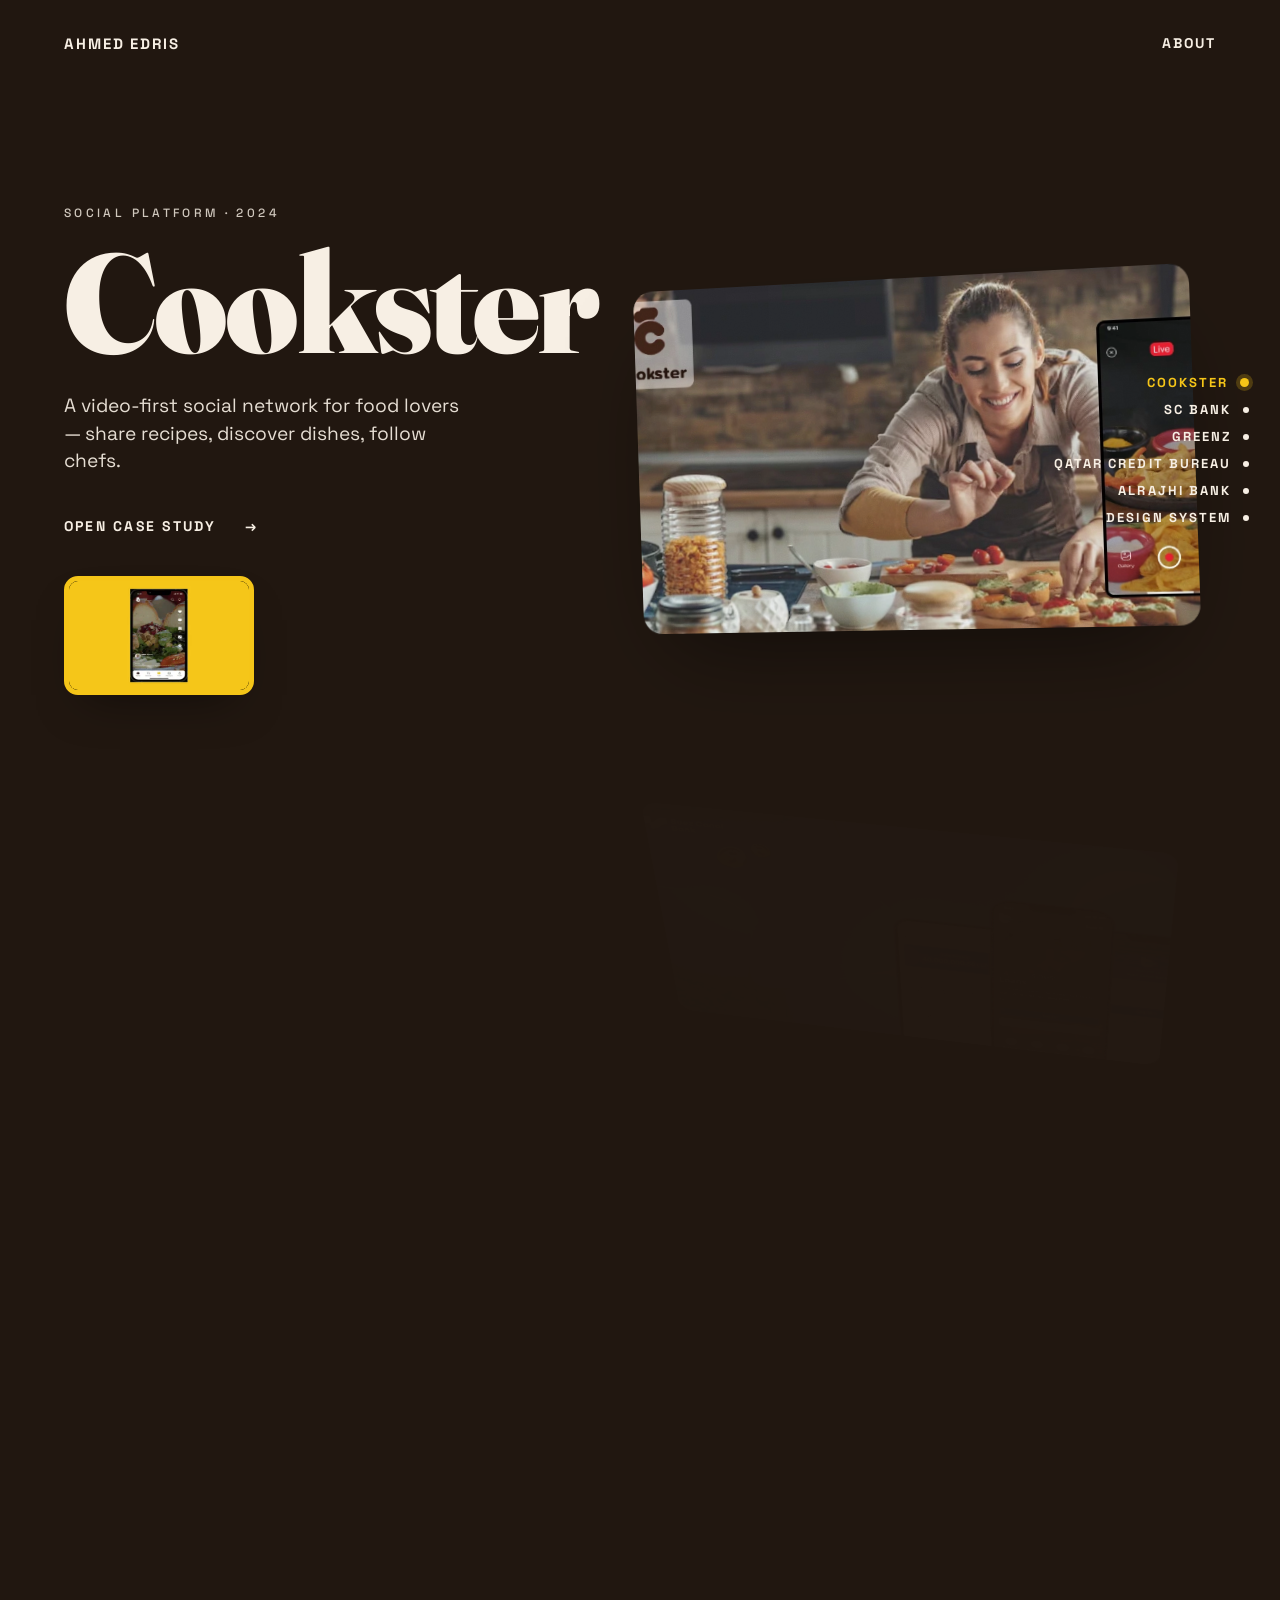
==== index.html @ 311c9756 "Open case studies from preview images Visitors click the big preview image, not just the text link, " ====
<!DOCTYPE html>
<html lang="en">
<head>
  <meta charset="UTF-8">
  <meta name="viewport" content="width=device-width, initial-scale=1">

  <!--
    ==========================================================
    PAGE INFO  (edit the text between the quotes to suit you)
    ==========================================================
    These lines control the browser tab title and how the site
    looks when shared on social media or found in a search.
  -->
  <title>Ahmed Edris — Interactive Designer</title>
  <meta name="description" content="Portfolio of Ahmed Edris, an interactive product designer crafting calm, human-centred digital experiences.">
  <meta name="author" content="Ahmed Edris">
  <meta name="theme-color" content="#211710">
  <meta name="color-scheme" content="dark">
  <link rel="canonical" href="https://ahmededris.com/">

  <!-- Social sharing preview (Open Graph + Twitter).
       The image URL has to be absolute: Facebook, LinkedIn, WhatsApp and X
       all fetch it from their own servers, where a relative path means
       nothing. If the site ever moves to another domain, update the three
       URLs here, the one in <link rel="canonical"> above, and the two in
       robots.txt / sitemap.xml. -->
  <meta property="og:type" content="website">
  <meta property="og:site_name" content="Ahmed Edris">
  <meta property="og:title" content="Ahmed Edris — Interactive Designer">
  <meta property="og:description" content="Portfolio of Ahmed Edris, an interactive product designer.">
  <meta property="og:url" content="https://ahmededris.com/">
  <meta property="og:image" content="https://ahmededris.com/images/social-preview.png">
  <meta property="og:image:width" content="1200">
  <meta property="og:image:height" content="630">
  <meta property="og:image:alt" content="Ahmed Edris — Interactive Designer">
  <meta name="twitter:card" content="summary_large_image">
  <meta name="twitter:image" content="https://ahmededris.com/images/social-preview.png">

  <!-- Small icon shown in the browser tab, and on an iPhone home screen -->
  <link rel="icon" href="pika.svg" type="image/svg+xml">
  <link rel="apple-touch-icon" href="images/apple-touch-icon.png">

  <!-- Fonts. The stylesheet is fetched without blocking the first paint:
       the browser draws the text in a system font straight away and swaps
       in Fraunces / Space Grotesk the moment they arrive. -->
  <link rel="preconnect" href="https://fonts.googleapis.com">
  <link rel="preconnect" href="https://fonts.gstatic.com" crossorigin>
  <link rel="preload" as="style" href="https://fonts.googleapis.com/css2?family=Fraunces:opsz,wght@9..144,600;9..144,700;9..144,900&family=Space+Grotesk:wght@400;500;700&display=swap">
  <link rel="stylesheet" media="print" onload="this.media='all';this.onload=null" href="https://fonts.googleapis.com/css2?family=Fraunces:opsz,wght@9..144,600;9..144,700;9..144,900&family=Space+Grotesk:wght@400;500;700&display=swap">
  <noscript><link rel="stylesheet" href="https://fonts.googleapis.com/css2?family=Fraunces:opsz,wght@9..144,600;9..144,700;9..144,900&family=Space+Grotesk:wght@400;500;700&display=swap"></noscript>

  <!-- The first project's cover is the biggest thing on the opening screen.
       JavaScript applies it as a background, which the browser cannot see
       until the scripts have run, so it is announced here instead.
       If you reorder the projects in data/projects.js, point this at the new
       first project's "img". Getting it wrong costs one wasted download —
       it will not break anything. -->
  <link rel="preload" as="image" href="images/cookster-cover.webp" fetchpriority="high">

  <!-- Google Analytics (GA4). "async" lets the page draw first; the tag
       downloads in the background. To switch analytics off, delete this
       block. The ID below belongs to the "Portfolio" property. -->
  <script async src="https://www.googletagmanager.com/gtag/js?id=G-38SJ5MJGJL"></script>
  <script>
    window.dataLayer = window.dataLayer || [];
    function gtag(){dataLayer.push(arguments);}
    gtag('js', new Date());
    gtag('config', 'G-38SJ5MJGJL');
  </script>

  <!-- Microsoft Clarity: session recordings and heatmaps. Loads async, like
       the tag above. Typed text is masked by default, so passwords entered
       on locked case studies are never recorded. Delete to switch it off. -->
  <script>
    (function(c,l,a,r,i,t,y){
      c[a]=c[a]||function(){(c[a].q=c[a].q||[]).push(arguments)};
      t=l.createElement(r);t.async=1;t.src="https://www.clarity.ms/tag/"+i;
      y=l.getElementsByTagName(r)[0];y.parentNode.insertBefore(t,y);
    })(window, document, "clarity", "script", "z8bl211j9w");
  </script>

  <!-- The look of the site lives in this file -->
  <link rel="stylesheet" href="css/styles.css?v=13">
  <noscript>
    <!-- Without JavaScript nothing ever lifts the opening overlay, which
         would leave a dark screen covering the message at the foot of the
         page. Hide it so that message shows through. -->
    <style>#intro{display:none}</style>
  </noscript>

  <!--
    Structured data. This tells Google, LinkedIn and Bing who the site
    belongs to, rather than leaving them to guess from the page text. It is
    what lets a search for the name show the right role, photo and links.

    It repeats a few facts from data/projects.js on purpose: search engines
    read this from the raw HTML, before any JavaScript runs. If the name,
    role, location, employer or social links change, change them here too.
    Validate any edit at https://validator.schema.org
  -->
  <script type="application/ld+json">
  {
    "@context": "https://schema.org",
    "@type": "ProfilePage",
    "mainEntity": {
      "@type": "Person",
      "name": "Ahmed Edris",
      "jobTitle": "Senior Product Designer",
      "description": "Interactive product designer working on banking, telecom and government products.",
      "url": "https://ahmededris.com/",
      "image": "https://ahmededris.com/images/social-preview.png",
      "email": "mailto:ahemdharvoc@gmail.com",
      "address": {
        "@type": "PostalAddress",
        "addressLocality": "Riyadh",
        "addressCountry": "SA"
      },
      "worksFor": { "@type": "Organization", "name": "Tahakom" },
      "knowsAbout": [
        "Product design",
        "Interaction design",
        "UX research",
        "Design systems",
        "Prototyping",
        "Usability testing",
        "Information architecture",
        "Accessibility"
      ],
      "sameAs": [
        "https://www.linkedin.com/in/ahmed-edris1/",
        "https://www.behance.net/ahmededris1",
        "https://github.com/ahmededris1"
      ]
    }
  }
  </script>
</head>
<body>

  <!-- Lets keyboard users jump straight to the content -->
  <a class="skip-link" href="#reel">Skip to content</a>

  <!-- Opening animation. It hides itself automatically.
       The name is spelled out here, one letter per span, rather than being
       built by JavaScript: it is the first thing painted, so leaving it to a
       script means the visitor stares at an empty dark screen until the
       scripts have downloaded and run. If you change the name in
       data/projects.js, the script below corrects this on load — but update
       it here too, so the right name paints straight away. -->
  <div id="intro" aria-hidden="true"><div class="mark" id="introMark"><span>A</span><span>h</span><span>m</span><span>e</span><span>d</span><span>&nbsp;</span><span>E</span><span>d</span><span>r</span><span>i</span><span>s</span></div></div>

  <!-- Top bar: logo on the left, About link on the right.
       The inner wrapper keeps the logo and nav lined up with the page
       content on very wide screens. -->
  <header>
    <div class="header-inner">
      <a class="logo" id="logo" href="#reel" aria-label="Ahmed Edris, back to top"></a>
      <nav class="site-nav" aria-label="Primary">
        <button class="navlink" id="aboutLink" type="button">About</button>
      </nav>
    </div>
  </header>

  <!-- Page heading for screen readers and search engines (kept off-screen) -->
  <h1 class="visually-hidden">Ahmed Edris — Interactive Designer portfolio</h1>

  <!-- The project screens are added here automatically from data/projects.js -->
  <main id="reel" tabindex="-1"></main>

  <!-- Dots down the right edge that jump to each project -->
  <nav id="dots" aria-label="Project navigation"></nav>

  <!-- Full-screen case study. It stays hidden until a project is opened. -->
  <div id="case" role="dialog" aria-modal="true" aria-labelledby="csTitle" inert>
    <!-- Two ways out: "Back home" on the left, the round close button on the right -->
    <button class="cs-home" id="caseHome" type="button"><span aria-hidden="true">&larr;</span> Back home</button>
    <button class="cs-close" id="caseClose" type="button" aria-label="Close case study" title="Close (Esc)">
      <svg viewBox="0 0 24 24" fill="none" stroke="currentColor" stroke-width="2.5" aria-hidden="true">
        <path d="M6 6l12 12M18 6L6 18"/>
      </svg>
    </button>

    <div class="cs-hero">
      <h2 class="cs-title" id="csTitle"></h2>
      <div class="cs-figure"><div class="art" id="csArt" aria-hidden="true"></div></div>
      <button class="cs-scroll" id="csScroll" type="button" aria-label="Scroll to project details">
        <svg width="16" height="16" viewBox="0 0 24 24" fill="none" stroke="currentColor" stroke-width="2.5" aria-hidden="true"><path d="M12 5v14M5 12l7 7 7-7"/></svg>
      </button>
    </div>

    <div class="cs-body">
      <div class="cs-meta" id="csMeta"></div>

      <!-- Rich, per-project long-scroll case study (filled from data/projects.js) -->
      <div id="csStory"></div>

      <!-- Simple fallback for projects that have no "story" array -->
      <div id="csDefault">
        <h3>Overview</h3>
        <p id="csOverview"></p>
        <h3>The work</h3>
        <p id="csWork"></p>
      </div>

      <!-- Previous / Next project navigation (shown on every project) -->
      <div id="csNav"></div>
    </div>
  </div>

  <!-- Full-screen About page. Opens from the "About" nav link and stays hidden
       until then. Its contents — including the "Back" button that closes it —
       are built by js/main.js from the `about` block in data/projects.js. -->
  <div id="about" role="dialog" aria-modal="true" aria-labelledby="aboutTitle" inert>
    <div id="aboutBody"></div>
  </div>

  <!-- Shown only if JavaScript is turned off -->
  <noscript>
    <div class="noscript">
      <h2>Ahmed Edris — Interactive Designer</h2>
      <p>This portfolio needs JavaScript enabled to show its interactive reel.</p>
      <p>You can still reach me at <a href="mailto:ahemdharvoc@gmail.com">ahemdharvoc@gmail.com</a>.</p>
    </div>
  </noscript>

  <!--
    Scripts load in this order:
    1) projects.js  = your content (safe to edit)
    2) main.js      = the behaviour (no need to edit)
  -->
  <script defer src="data/projects.js?v=15"></script>
  <script defer src="js/main.js?v=13"></script>
</body>
</html>
---- css/styles.css ----
/* ============================================================
   Ahmed Edris — Portfolio styles
   ------------------------------------------------------------
   Sections in this file:
     1.  Design tokens (colours + timing)
     2.  Base and reset
     3.  Helpers (skip link, off-screen text, focus ring)
     4.  Header, logo and navigation
     5.  Project reel and slides
     6.  Floating background artwork (desktop)
     7.  Thumbnail button
     8.  Dot navigation
     9.  Case study overlay
     10. Rich case study (long-scroll story)
     11. About page
     12. Intro loader
     13. Reel responsive tweaks
     14. Reduced-motion fallback

   The colours change per project from JavaScript, so most rules
   below use the variables defined in section 1.

   Breakpoints — only these three widths are used anywhere in the
   file, and each media query sits next to the rules it changes:
     max-width: 640px   phones      (drop to one column)
     max-width: 760px   small tablets
     max-width: 860px   the point where the floating desktop reel
                        is swapped for the inline hero image
   ============================================================ */

/* ---------- 1. Design tokens ---------- */
:root{
  --bg:#1c3a52;      /* page background */
  --fg:#f4f1ea;      /* text colour */
  --accent:#4da3ff;  /* highlight colour */
  --ui:600ms cubic-bezier(.6,.01,.15,1); /* shared animation timing */
}

/* ---------- 2. Base and reset ---------- */
*{margin:0;padding:0;box-sizing:border-box}
html{
  scroll-behavior:auto;
  /* Reserve space for the scrollbar so opening a case study
     does not shift the layout sideways. */
  scrollbar-gutter:stable;
}
body{
  font-family:"Space Grotesk",system-ui,sans-serif;
  background:var(--bg);
  color:var(--fg);
  overflow-x:hidden;
  transition:background-color 700ms cubic-bezier(.6,.01,.15,1),color 700ms cubic-bezier(.6,.01,.15,1);
  -webkit-font-smoothing:antialiased;
}
a{color:inherit;text-decoration:none}
button{font:inherit}
::selection{background:var(--accent);color:#fff}

/* ---------- 3. Helpers ---------- */

/* Visible outline for people navigating with a keyboard */
:where(a,button,[tabindex]):focus-visible{
  outline:3px solid currentColor;
  outline-offset:3px;
  border-radius:3px;
}

/* Text that only screen readers should read */
.visually-hidden{
  position:absolute !important;
  width:1px;height:1px;
  padding:0;margin:-1px;
  overflow:hidden;
  clip:rect(0 0 0 0);clip-path:inset(50%);
  white-space:nowrap;border:0;
}

/* "Skip to content" link, hidden until focused */
.skip-link{
  position:fixed;top:12px;left:12px;z-index:200;
  background:var(--fg);color:var(--bg);
  padding:12px 18px;border-radius:8px;
  font-weight:700;letter-spacing:.04em;
  transform:translateY(-160%);
  transition:transform var(--ui);
}
.skip-link:focus{transform:none}

/* Message shown when JavaScript is off */
.noscript{
  max-width:640px;margin:0 auto;padding:120px 24px;text-align:center;
}
.noscript h2{font-family:"Fraunces",serif;font-size:32px;margin-bottom:16px}
.noscript p{font-size:18px;line-height:1.5;margin-bottom:12px;opacity:.85}
.noscript a{border-bottom:2px solid currentColor}

/* ---------- 4. Header, logo and navigation ---------- */
header{
  position:fixed;inset:0 0 auto 0;z-index:60;
  padding:34px clamp(24px,5vw,64px);
  pointer-events:none; /* let clicks pass through the empty gaps */
}
.header-inner{
  max-width:1500px;margin:0 auto; /* line the logo/nav up with the content */
  display:flex;justify-content:space-between;align-items:center;
}
.logo,.site-nav{pointer-events:auto}
/* Hide the header while a case study is open OR animating closed,
   so the nav never overlaps the close button during the transition */
body.case-open header,
body.case-closing header{opacity:0;pointer-events:none;transition:opacity 250ms}

.logo{
  display:inline-flex;align-items:center;gap:.3em; /* space between the two words */
  font-weight:700;letter-spacing:.14em;font-size:15px;text-transform:uppercase;
  cursor:pointer;
}
.logo .word{display:inline-flex}
.ltr{display:inline-block;height:1em;overflow:hidden;vertical-align:bottom}
.ltr .stack{display:flex;flex-direction:column;transform:translateY(0)}
.ltr .stack b,
.ltr .stack::after{height:1em;line-height:1;font-weight:700}
/* The letter the roll reveals. Drawn from the attribute rather than a second
   element so the logo's text content stays "AHMED EDRIS" for screen readers
   and accessibility checkers. */
.ltr .stack::after{content:attr(data-char);display:block}
.logo:hover .stack{animation:roll .5s cubic-bezier(.6,.01,.15,1) infinite}
@keyframes roll{to{transform:translateY(-50%)}}

.site-nav{display:flex;align-items:center;gap:22px}
.navlink{
  font-weight:700;letter-spacing:.14em;font-size:14px;text-transform:uppercase;
  position:relative;cursor:pointer;
  background:none;border:none;color:inherit;
}
.navlink::after{
  content:"";position:absolute;left:0;right:100%;bottom:-5px;height:2px;
  background:currentColor;transition:right var(--ui);
}
.navlink:hover::after{right:0}

/* ---------- 5. Project reel and slides ---------- */
#reel{perspective:1600px;perspective-origin:50% 50%}
.slide{
  /* A stable full-screen height, on purpose NOT 100dvh. On a phone the
     address bar hides and shows as you scroll, and a dynamic height makes
     every slide grow and shrink with it — dragging its content (already
     close to a screen tall) past the slide edges, so one project's preview
     overlaps the next. The large-viewport height never moves with the bar,
     so the reel stays put. The JS reads this same height (see section 5 of
     js/main.js), so its scroll maths and this layout can never disagree. */
  height:100vh;height:100lvh;position:relative;
  display:flex;align-items:center;
  padding:0 clamp(24px,5vw,64px);
  transform-style:preserve-3d;
}
.slide-inner{
  width:100%;max-width:1500px;margin:0 auto;
  display:grid;grid-template-columns:1fr 1fr;gap:5vw;align-items:center;
}
.slide-text{max-width:520px;position:relative;z-index:2}
.eyebrow{
  font-size:12px;letter-spacing:.28em;text-transform:uppercase;font-weight:500;
  opacity:.82;margin-bottom:18px;
}
.slide-title{
  font-family:"Fraunces",serif;font-weight:900;line-height:.9;
  font-size:clamp(64px,11vw,168px);letter-spacing:-.02em;margin-bottom:26px;
}
.slide-desc{
  font-size:clamp(17px,1.5vw,22px);line-height:1.45;max-width:34ch;margin-bottom:40px;opacity:.92;
}
.cta{
  display:inline-flex;align-items:center;gap:14px;
  font-weight:700;letter-spacing:.16em;text-transform:uppercase;font-size:14px;
  cursor:pointer;background:none;border:none;color:inherit;
}
.cta .arrow{display:inline-block;transition:transform var(--ui)}
.cta:hover .arrow{transform:translateX(10px)}

.slide-media{position:relative;justify-self:end;width:100%;max-width:640px;aspect-ratio:16/11;transform-style:preserve-3d}
.hero{
  position:absolute;inset:0;border-radius:18px;overflow:hidden;
  will-change:transform,opacity;transform-origin:50% 50%;
  box-shadow:0 40px 90px -30px rgba(0,0,0,.55);
}
.hero canvas,.hero .art{position:absolute;inset:0;width:100%;height:100%}
.hero{cursor:pointer}

/* ---------- 6. Floating background artwork (desktop only) ---------- */
#stage{
  position:fixed;top:0;right:0;width:52vw;height:100vh;perspective:1500px;
  pointer-events:none;z-index:1;
  /* Nudge the whole stack slightly left so the images sit off the right edge,
     matching the tilted, offset composition. */
  transform:translateX(-3vw);
  transition:transform .65s cubic-bezier(.6,.01,.15,1);
}
.reel-img{
  position:absolute;left:50%;top:50%;width:min(640px,44vw);aspect-ratio:16/10;
  border-radius:20px;overflow:hidden;transform-origin:50% 50%;opacity:0;
  will-change:transform,opacity;box-shadow:0 40px 90px -34px rgba(0,0,0,.55);
  backface-visibility:hidden;
  transition:width .65s cubic-bezier(.6,.01,.15,1);
}

/* ---- Browse mode: hovering the project nav ---- */
/* Neutral dark backdrop so the image bands stand out */
body.browsing{background:#0f0f10}
/* Hide the hero text/CTA/thumbnail while browsing */
body.browsing .slide-text{opacity:0 !important;pointer-events:none;transition:opacity .4s ease}
/* Centre the reel and widen the images into bands */
body.browsing #stage{transform:translateX(-24vw)}
body.browsing .reel-img{width:min(1060px,66vw)}
.reel-img canvas,.reel-img .art{position:absolute;inset:0;width:100%;height:100%}

/* Subtle grain texture layered over the photo cards for a tactile, less-flat feel */
.reel-img::after,.hero::after{
  content:"";position:absolute;inset:0;pointer-events:none;border-radius:inherit;
  background-image:url("data:image/svg+xml,%3Csvg xmlns='http://www.w3.org/2000/svg' width='180' height='180'%3E%3Cfilter id='n'%3E%3CfeTurbulence type='fractalNoise' baseFrequency='0.82' numOctaves='2' stitchTiles='stitch'/%3E%3CfeColorMatrix type='saturate' values='0'/%3E%3C/filter%3E%3Crect width='180' height='180' filter='url(%23n)'/%3E%3C/svg%3E");
  opacity:.14;mix-blend-mode:overlay;
}
/* On wide screens use the floating reel; on narrow screens use the inline hero */
@media(min-width:861px){ .slide-media{visibility:hidden} }
@media(max-width:860px){ #stage{display:none} }

/* The floating cards open their project on click (the stage itself still
   lets clicks pass through its empty space). */
.reel-img{pointer-events:auto;cursor:pointer}

/* ---------- 7. Thumbnail button ---------- */
.thumb{
  margin-top:40px;display:block;padding:0;cursor:pointer;background:none;
  width:190px;aspect-ratio:16/10;border-radius:14px;overflow:hidden;
  border:5px solid var(--accent);
  box-shadow:0 22px 46px -22px rgba(0,0,0,.5);
  transition:transform var(--ui),box-shadow var(--ui);
}
.thumb:hover{transform:translateY(-6px);box-shadow:0 32px 58px -22px rgba(0,0,0,.55)}
.thumbart,.thumbart canvas{display:block;width:100%;height:100%}
@media(max-width:860px){.thumb{margin-top:20px}}
/* On the narrowest phones the preview shrinks a little too, so the whole
   slide clears a short screen without the next project peeking in. */
@media(max-width:640px){.thumb{width:164px}}

/* ---------- 8. Dot navigation ---------- */
#dots{
  position:fixed;right:clamp(14px,2.4vw,40px);top:50%;transform:translateY(-50%);
  z-index:55;display:flex;flex-direction:column;gap:10px;align-items:flex-end;
}
.dot{
  display:flex;align-items:center;gap:12px;cursor:pointer;
  color:inherit;background:none;border:none;
  transition:transform var(--ui);
}
.dot:hover{transform:translateX(-5px)}
.dot .label{
  font-weight:700;letter-spacing:.16em;text-transform:uppercase;font-size:13px;
  opacity:0;transform:translateX(10px);transition:opacity var(--ui),transform var(--ui),color 300ms;
  white-space:nowrap;color:inherit;
}
#dots:hover .dot .label{opacity:.55;transform:none}
.dot .bead{
  width:6px;height:6px;border-radius:50%;background:currentColor;opacity:.38;flex:none;
  transition:all var(--ui);
}
.dot.active .bead{opacity:1;width:9px;height:9px;background:var(--accent);box-shadow:0 0 0 4px color-mix(in srgb,var(--accent) 22%,transparent)}
.dot.active .label{opacity:1 !important;transform:none;color:var(--accent)}
#dots:hover .dot:hover .label{opacity:1}
#dots:hover .dot:hover .bead{opacity:.95;transform:scale(1.3);box-shadow:0 0 0 6px rgba(255,255,255,.18)}
/* Hide the dots while a case study is open or closing (they belong to the reel) */
body.case-open #dots,
body.case-closing #dots{opacity:0;pointer-events:none;transition:opacity 250ms}
@media(max-width:640px){#dots{display:none}}

/* ---- Browse mode: dots become a full project-name menu ---- */
body.browsing #dots{gap:16px}
body.browsing .dot .label{
  opacity:.45;transform:none;font-size:16px;letter-spacing:.14em;color:#f4f1ea;
}
body.browsing .dot .bead{
  width:6px;height:20px;border-radius:3px;opacity:.4;background:#f4f1ea;
}
body.browsing .dot.active .label{opacity:1;color:#fff}
body.browsing .dot.active .bead{opacity:1;background:#fff;width:6px;height:26px;box-shadow:none}
body.browsing .dot:hover .label{opacity:1}
body.browsing .dot:hover .bead{opacity:.9;transform:none}

/* ---------- 9. Case study overlay ---------- */
#case{
  position:fixed;inset:0;z-index:50;overflow-y:auto;overflow-x:hidden;
  background:var(--case-bg,#111);color:var(--case-fg,#fff);
  clip-path:inset(0 0 100% 0);pointer-events:none;
}
body.case-open #case{
  clip-path:inset(0 0 0 0);pointer-events:auto;
  transition:clip-path 900ms cubic-bezier(.76,0,.12,1);
}
#case.closing{transition:clip-path 700ms cubic-bezier(.76,0,.12,1);clip-path:inset(0 0 100% 0)}

/* Stop the page behind the overlay from scrolling while it is open */
body.case-open{overflow:hidden}
html:has(body.case-open){overflow:hidden}

/* Clear, always-visible close button (top-right of the overlay) */
.cs-close{
  position:fixed;top:clamp(16px,3vw,28px);right:clamp(16px,3vw,28px);z-index:10;
  width:52px;height:52px;border-radius:50%;
  display:grid;place-items:center;cursor:pointer;border:none;
  background:var(--case-fg,#fff);color:var(--case-bg,#111);
  box-shadow:0 12px 30px -12px rgba(0,0,0,.55);
  transition:transform var(--ui),box-shadow var(--ui);
}
.cs-close:hover{transform:rotate(90deg) scale(1.06);box-shadow:0 16px 36px -12px rgba(0,0,0,.6)}
.cs-close:focus-visible{outline-color:var(--case-fg,#fff)}
.cs-close svg{width:20px;height:20px}

/* "Back home" — top-left, level with the close button. It sits on a pill of
   the case colour so it stays readable when images scroll underneath. */
.cs-home{
  position:fixed;top:clamp(16px,3vw,28px);left:clamp(16px,3vw,28px);z-index:10;
  height:52px;padding:0 18px;border-radius:999px;border:none;cursor:pointer;
  display:inline-flex;align-items:center;gap:12px;
  background:var(--case-bg,#111);color:var(--case-fg,#fff);
  font:inherit;font-weight:700;letter-spacing:.16em;text-transform:uppercase;font-size:13px;
}
.cs-home span{font-size:18px;letter-spacing:0;transition:transform var(--ui)}
.cs-home:hover span{transform:translateX(-5px)}
.cs-home:focus-visible{outline-color:var(--case-fg,#fff)}

.cs-hero{
  min-height:100vh;min-height:100dvh;display:flex;flex-direction:column;align-items:center;justify-content:center;
  position:relative;padding:120px clamp(24px,5vw,64px) 80px;text-align:center;
}
.cs-title{
  font-family:"Fraunces",serif;font-weight:900;font-size:clamp(64px,13vw,200px);
  line-height:.85;letter-spacing:-.02em;position:relative;z-index:2;mix-blend-mode:difference;color:#fff;
}
.cs-figure{
  position:relative;z-index:1;width:min(920px,90vw);aspect-ratio:16/9;margin-top:-4vw;
  border-radius:20px;overflow:hidden;box-shadow:0 50px 120px -40px rgba(0,0,0,.6);
  transform:translateY(40px) scale(.96);opacity:0;transition:all 900ms cubic-bezier(.2,.7,.2,1) 250ms;
}
.cs-figure .art{position:absolute;inset:0;width:100%;height:100%}
.cs-figure .art canvas{display:block;width:100%;height:100%}
body.case-open .cs-figure{transform:none;opacity:1}
.cs-scroll{
  position:absolute;bottom:34px;left:50%;transform:translateX(-50%);
  width:46px;height:46px;border-radius:50%;background:#fff;color:#111;
  border:none;padding:0;cursor:pointer;
  display:grid;place-items:center;animation:bob 1.8s ease-in-out infinite;
  box-shadow:0 10px 24px -10px rgba(0,0,0,.5);
}
.cs-scroll:hover{box-shadow:0 14px 30px -10px rgba(0,0,0,.6)}
.cs-scroll:focus-visible{outline-color:var(--case-fg,#fff)}
@keyframes bob{50%{transform:translate(-50%,8px)}}
/* The case-study body is a three-track grid: a centred reading column with a
   gutter either side. Ordinary blocks sit in the middle track; the tinted
   media bands span all three (see "full-bleed" below). Laying it out this way
   keeps every width relative to the overlay itself, so nothing depends on
   100vw — which would include the scrollbar and push the page sideways. */
.cs-body{
  --gutter:clamp(24px,5vw,64px);
  display:grid;
  grid-template-columns:1fr min(760px, 100% - var(--gutter) * 2) 1fr;
  padding:40px 0 140px;
}
.cs-body > *{grid-column:2}
.cs-body h3{font-size:12px;letter-spacing:.28em;text-transform:uppercase;opacity:.62;margin:56px 0 18px;font-weight:500}
.cs-body p{font-size:clamp(18px,2vw,24px);line-height:1.55;margin-bottom:20px}
.cs-meta{display:flex;gap:48px;flex-wrap:wrap;margin-top:20px;border-top:1px solid currentColor;padding-top:28px;opacity:.9}
.cs-meta div span{display:block;font-size:12px;letter-spacing:.2em;text-transform:uppercase;opacity:.62;margin-bottom:6px}
.cs-meta div strong{font-family:"Fraunces",serif;font-weight:600;font-size:22px}

/* ---------- 10. Rich case study (long-scroll story) ---------- */

/* #csStory is a plain wrapper, so it steps out of the box tree and lets its
   blocks become grid items of .cs-body directly. That is what allows a media
   band to span the full width while the text stays in the reading column. */
#csStory{display:contents}
#csStory > *{grid-column:2}

/* Toggle between the rich story and the simple fallback */
#csStory[hidden],#csDefault[hidden]{display:none}

/* Scroll-reveal: blocks fade + rise as they enter the viewport */
#csStory .reveal{opacity:0;transform:translateY(42px);transition:opacity .85s cubic-bezier(.2,.7,.2,1),transform .85s cubic-bezier(.2,.7,.2,1)}
#csStory .reveal.in{opacity:1;transform:none}

/* Phone device mockup wrapping each screenshot */
#csStory .cs-phone{
  position:relative;width:100%;max-width:300px;aspect-ratio:375/812;margin:0 auto;
  border-radius:42px;background:#0d0d0d;padding:11px;
  box-shadow:0 44px 90px -34px rgba(0,0,0,.75),0 0 0 2px rgba(255,255,255,.05) inset;
}
#csStory .cs-phone img{width:100%;height:100%;object-fit:cover;border-radius:31px;display:block}

/* Big lead-in paragraph */
#csStory .cs-lead{
  font-family:"Fraunces",serif;font-weight:600;
  font-size:clamp(24px,3.3vw,40px);line-height:1.28;letter-spacing:-.01em;
  margin:8px 0 12px;opacity:1;
}

/* Stats row */
#csStory .cs-stats{
  display:grid;grid-template-columns:repeat(4,1fr);gap:20px;
  margin:48px 0;border-top:1px solid currentColor;border-bottom:1px solid currentColor;
  padding:34px 0;
}
#csStory .cs-stat b{display:block;font-family:"Fraunces",serif;font-weight:700;font-size:clamp(34px,5vw,58px);line-height:1;letter-spacing:-.02em}
#csStory .cs-stat span{display:block;margin-top:10px;font-size:13px;letter-spacing:.04em;opacity:.7;line-height:1.35}
@media(max-width:640px){#csStory .cs-stats{grid-template-columns:repeat(2,1fr);gap:26px}}

/* Text sections */
#csStory .cs-sec{margin:64px 0}
#csStory .cs-kicker{font-size:12px;letter-spacing:.28em;text-transform:uppercase;opacity:.6;margin:0 0 16px;font-weight:600}
#csStory .cs-h{font-family:"Fraunces",serif;font-weight:700;font-size:clamp(28px,4vw,46px);line-height:1.08;letter-spacing:-.015em;margin:0 0 22px;text-transform:none;opacity:1}
#csStory .cs-p{font-size:clamp(17px,1.6vw,21px);line-height:1.62;margin:0 0 18px;opacity:.92}

/* Principles / feature list */
#csStory .cs-princ{display:grid;grid-template-columns:1fr 1fr;gap:30px 40px;margin-top:14px}
#csStory .cs-princ-item{border-top:2px solid currentColor;padding-top:18px}
#csStory .cs-princ-item b{display:block;font-size:18px;margin-bottom:10px;font-weight:700}
#csStory .cs-princ-item p{font-size:16px;line-height:1.55;margin:0;opacity:.82}
@media(max-width:640px){#csStory .cs-princ{grid-template-columns:1fr;gap:24px}}

/* Pull quote */
#csStory .cs-quote{margin:72px 0;text-align:center}
#csStory .cs-quote p{font-family:"Fraunces",serif;font-style:italic;font-weight:600;font-size:clamp(26px,3.6vw,44px);line-height:1.24;letter-spacing:-.01em;margin:0}
#csStory .cs-quote cite{display:block;margin-top:22px;font-style:normal;font-size:13px;letter-spacing:.16em;text-transform:uppercase;opacity:.6}

/* Password panel for a locked case study */
#csStory .cs-lock{margin:56px 0 24px;padding:clamp(28px,4vw,44px);border:1px solid color-mix(in srgb,currentColor 22%,transparent);border-radius:20px;max-width:620px}
#csStory .cs-lock-link{text-decoration:underline;text-underline-offset:3px}
#csStory .cs-lock-form{margin-top:26px}
#csStory .cs-lock-label{display:block;font-size:12px;letter-spacing:.2em;text-transform:uppercase;font-weight:700;opacity:.75;margin-bottom:10px}
#csStory .cs-lock-row{display:flex;flex-wrap:wrap;gap:12px}
#csStory .cs-lock-input{flex:1 1 200px;min-width:0;font:inherit;font-size:18px;letter-spacing:.25em;color:inherit;background:transparent;border:1.5px solid currentColor;border-radius:12px;padding:13px 16px}
#csStory .cs-lock-input:focus-visible{outline:3px solid currentColor;outline-offset:3px}
#csStory .cs-lock-btn{flex:0 0 auto;font:inherit;font-weight:700;letter-spacing:.14em;text-transform:uppercase;font-size:14px;border:none;border-radius:12px;padding:14px 26px;cursor:pointer;background:var(--case-fg,#fff);color:var(--case-bg,#111);transition:transform var(--ui),opacity var(--ui)}
#csStory .cs-lock-btn:hover{transform:translateY(-2px)}
#csStory .cs-lock-btn:disabled{opacity:.6;cursor:progress;transform:none}
#csStory .cs-lock-msg{min-height:1.5em;margin:14px 0 0;font-size:15px;opacity:.9}

/* Gallery — phone screens (wrapping) or wide browser screenshots (stacked) */
#csStory .cs-gal .cs-ggrid{display:flex;flex-wrap:wrap;gap:clamp(14px,1.8vw,26px);justify-content:center;align-items:flex-start;margin-top:38px}
#csStory .cs-gal .cs-gcell{margin:0;text-align:center}
#csStory .cs-gal:not(.is-wide) .cs-gcell{width:clamp(148px,19vw,198px)}
#csStory .cs-gal .cs-gcell figcaption{display:block;margin-top:13px;font-size:12px;letter-spacing:.015em;opacity:.66;line-height:1.35}
#csStory .cs-gal.is-wide .cs-ggrid{display:grid;grid-template-columns:1fr;gap:clamp(34px,5vw,64px);max-width:1000px;margin:40px auto 0}
#csStory .cs-gal.is-wide .cs-gcell figcaption{margin-top:16px;font-size:13px}
#csStory .cs-browser{border-radius:14px;overflow:hidden;background:#12100f;box-shadow:0 34px 80px -34px rgba(0,0,0,.6);border:1px solid rgba(255,255,255,.1)}
#csStory .cs-bar{height:38px;background:#1d1a1c;display:flex;align-items:center;gap:9px;padding:0 16px}
#csStory .cs-bar i{width:11px;height:11px;border-radius:50%;background:#3a3a42}
#csStory .cs-bar i:nth-child(1){background:#ff5f57}
#csStory .cs-bar i:nth-child(2){background:#febc2e}
#csStory .cs-bar i:nth-child(3){background:#28c840}
#csStory .cs-browser img{display:block;width:100%;height:auto}
/* Plain plate for research artifacts (flows, heat maps, sketch photos) */
#csStory .cs-plate{border-radius:16px;overflow:hidden;box-shadow:0 30px 70px -34px rgba(0,0,0,.6);border:1px solid rgba(255,255,255,.1);background:#fff}
#csStory .cs-plate img{display:block;width:100%;height:auto}
#csStory .cs-gal.is-wide .cs-gcell:has(.cs-plate){width:100%}

/* Video block — plays inline, autoplay/loop/muted (the clip already has a phone frame) */
#csStory .cs-vid-wrap{max-width:300px;margin:38px auto 0;border-radius:40px;overflow:hidden;box-shadow:0 44px 90px -34px rgba(0,0,0,.6)}
#csStory .cs-vid-wrap video{display:block;width:100%;height:auto;background:#000}
#csStory .cs-video figcaption{max-width:620px;margin:30px auto 0;font-size:15px;line-height:1.55;opacity:.72}

/* Full-bleed tinted media bands — span every grid track, so they run edge to
   edge while the surrounding text stays in the reading column. */
#csStory > .cs-full,#csStory > .cs-phones,#csStory > .cs-split,#csStory > .cs-compare,#csStory > .cs-work,#csStory > .cs-gal,#csStory > .cs-video{
  grid-column:1 / -1;
  margin-top:72px;margin-bottom:72px;
  background:var(--tint,#10281f);
  padding:clamp(46px,6vw,96px) 24px;
}

/* Casework: full before/after galleries + a design-note quote */
#csStory .cs-work .cs-inner{max-width:1120px}
#csStory .cs-work .cs-p{max-width:660px;margin-left:auto;margin-right:auto}
#csStory .cs-group{margin-top:40px}
#csStory .cs-group .cs-tag{margin-bottom:22px}
#csStory .cs-gallery{display:flex;flex-wrap:wrap;gap:clamp(14px,1.8vw,26px);justify-content:center;align-items:flex-start}
#csStory .cs-g-item{margin:0;width:clamp(148px,19vw,198px);text-align:center}
#csStory .cs-dev{background:#0d0d0d;border-radius:30px;padding:8px;box-shadow:0 26px 60px -28px rgba(0,0,0,.7)}
#csStory .cs-dev img{display:block;width:100%;height:auto;border-radius:24px}
#csStory .cs-g-item figcaption{display:block;margin-top:13px;font-size:12px;letter-spacing:.015em;opacity:.64;line-height:1.35}
#csStory .cs-note{max-width:720px;margin:38px auto 0;padding:22px 0;border-top:1px solid rgba(255,255,255,.14);border-bottom:1px solid rgba(255,255,255,.14)}
#csStory .cs-note p{font-family:"Fraunces",serif;font-style:italic;font-weight:600;font-size:clamp(19px,2.1vw,26px);line-height:1.36;opacity:.96}
#csStory .cs-note cite{display:block;margin-top:14px;font-style:normal;font-size:12px;letter-spacing:.16em;text-transform:uppercase;opacity:.6}

/* Before / after comparison */
#csStory .cs-compare .cs-p{max-width:640px;margin-left:auto;margin-right:auto}
#csStory .cs-ba{display:grid;grid-template-columns:1fr 1fr;gap:clamp(22px,4vw,56px);max-width:720px;margin:38px auto 0;align-items:start}
#csStory .cs-ba-item{margin:0;text-align:center}
#csStory .cs-tag{display:inline-block;margin-bottom:14px;font-size:11px;letter-spacing:.18em;text-transform:uppercase;font-weight:700;padding:5px 13px;border-radius:100px}
#csStory .cs-tag.before{background:rgba(255,255,255,.16);color:#fff}
#csStory .cs-tag.after{background:var(--accent);color:#04223f}
#csStory .cs-shot{border-radius:22px;overflow:hidden;box-shadow:0 32px 70px -30px rgba(0,0,0,.7);border:1px solid rgba(255,255,255,.09)}
#csStory .cs-shot img{display:block;width:100%;height:auto}
#csStory .cs-changes{max-width:720px;margin:44px auto 0;text-align:left;list-style:none;counter-reset:chg}
#csStory .cs-changes li{counter-increment:chg;position:relative;padding:16px 0 16px 52px;border-top:1px solid rgba(255,255,255,.14);font-size:16px;line-height:1.55;opacity:.94}
#csStory .cs-changes li::before{content:counter(chg);position:absolute;left:0;top:13px;width:32px;height:32px;border-radius:50%;background:var(--accent);color:#04223f;font-weight:700;font-size:14px;display:grid;place-items:center}
@media(max-width:640px){#csStory .cs-ba{grid-template-columns:1fr;max-width:300px;gap:32px}}
#csStory .cs-inner{max-width:1080px;margin:0 auto;text-align:center}
#csStory .cs-full .cs-phone{max-width:300px}
#csStory .cs-full figcaption,#csStory .cs-phones figcaption{max-width:660px;margin:34px auto 0;font-size:15px;line-height:1.55;opacity:.72}

/* Row of phones */
#csStory .cs-phones-row{display:flex;gap:clamp(14px,2.4vw,36px);justify-content:center;align-items:flex-start;flex-wrap:wrap}
#csStory .cs-phone-wrap{flex:0 1 210px;max-width:220px}
#csStory .cs-phone-wrap .cs-phone{max-width:210px}
#csStory .cs-phone-wrap span{display:block;margin-top:16px;font-size:13px;letter-spacing:.02em;opacity:.72}

/* Image + text split */
#csStory .cs-split-grid{display:grid;grid-template-columns:0.9fr 1.1fr;gap:clamp(30px,5vw,72px);align-items:center;text-align:left}
#csStory .cs-split.is-right .cs-split-media{order:2}
#csStory .cs-split .cs-phone{max-width:270px}
#csStory .cs-split-text .cs-h{margin-bottom:18px}
@media(max-width:760px){
  #csStory .cs-split-grid{grid-template-columns:1fr;gap:32px;text-align:center}
  #csStory .cs-split.is-right .cs-split-media{order:0}
  #csStory .cs-split-text{text-align:left}
}

/* Previous / Next project footer */
#csNav .cs-nav{
  margin:96px auto 20px;max-width:1080px;
  display:grid;grid-template-columns:1fr 1fr;gap:clamp(16px,4vw,48px);
  border-top:1px solid currentColor;padding-top:44px;
}
#csNav .cs-nav-item{
  background:none;border:none;color:inherit;cursor:pointer;padding:0;
  display:flex;flex-direction:column;gap:10px;
}
#csNav .cs-nav-prev{align-items:flex-start;text-align:left}
#csNav .cs-nav-next{align-items:flex-end;text-align:right}
#csNav .cs-nav-label{font-size:12px;letter-spacing:.22em;text-transform:uppercase;opacity:.6}
#csNav .cs-nav-name{font-family:"Fraunces",serif;font-weight:900;font-size:clamp(26px,4.4vw,58px);line-height:1.02;letter-spacing:-.02em;transition:transform var(--ui)}
#csNav .cs-nav-prev:hover .cs-nav-name{transform:translateX(-6px)}
#csNav .cs-nav-next:hover .cs-nav-name{transform:translateX(6px)}
#csNav .cs-nav-thumb{
  display:block;width:clamp(160px,26vw,240px);aspect-ratio:16/10;margin-top:18px;
  border-radius:14px;overflow:hidden;background:#0002;
  box-shadow:0 20px 44px -22px rgba(0,0,0,.55);
  transition:transform var(--ui);
}
#csNav .cs-nav-thumb img{width:100%;height:100%;object-fit:cover;display:block}
#csNav .cs-nav-prev:hover .cs-nav-thumb{transform:translateX(-6px)}
#csNav .cs-nav-next:hover .cs-nav-thumb{transform:translateX(6px)}
#csNav .reveal{opacity:0;transform:translateY(42px);transition:opacity .85s cubic-bezier(.2,.7,.2,1),transform .85s cubic-bezier(.2,.7,.2,1)}
#csNav .reveal.in{opacity:1;transform:none}
@media(max-width:640px){#csNav .cs-nav{grid-template-columns:1fr;gap:28px}#csNav .cs-nav-next{align-items:flex-start;text-align:left}}

/* ---------- 11. About page (full-screen overlay, editorial layout) ---------- */
#about{
  --red:#f5054f;
  position:fixed;inset:0;z-index:52;overflow-y:auto;overflow-x:hidden;
  background:#0f0f10;color:#f2f2f2;
  clip-path:inset(0 0 100% 0);pointer-events:none;
}
body.about-open #about{clip-path:inset(0 0 0 0);pointer-events:auto;transition:clip-path 900ms cubic-bezier(.76,0,.12,1)}
#about.closing{transition:clip-path 700ms cubic-bezier(.76,0,.12,1);clip-path:inset(0 0 100% 0)}
body.about-open{overflow:hidden}
html:has(body.about-open){overflow:hidden}
body.about-open header,body.about-closing header{opacity:0;pointer-events:none;transition:opacity 250ms}
body.about-open #dots,body.about-closing #dots{opacity:0;pointer-events:none;transition:opacity 250ms}

/* Same three-track grid as the case study: a centred content column, with the
   sticky bar and the marquee spanning the full width of the overlay. */
#aboutBody{
  --gutter:clamp(20px,5vw,56px);
  display:grid;
  grid-template-columns:1fr min(1180px, 100% - var(--gutter) * 2) 1fr;
  padding:0 0 40px;
}
#aboutBody > *{grid-column:2}
/* The two exceptions that run edge to edge. These need the #aboutBody prefix
   to outrank the rule above — a bare class selector would lose to it. */
#aboutBody > .ab-topbar,
#aboutBody > .ab-marquee{grid-column:1 / -1}

/* Top bar — full width so the sticky backdrop covers the page edge to edge,
   with the controls held to the same column as the rest of the content. */
.ab-topbar{
  position:sticky;top:0;z-index:5;background:#0f0f10;
  padding:26px var(--gutter);
}
.ab-topbar-inner{
  max-width:1180px;margin:0 auto;
  display:flex;justify-content:space-between;align-items:center;
  gap:16px;
}
.ab-back{background:none;border:none;color:inherit;cursor:pointer;font-weight:700;letter-spacing:.16em;text-transform:uppercase;font-size:13px;display:inline-flex;align-items:center;gap:10px;flex:none}
.ab-back span{transition:transform var(--ui)}
.ab-back:hover span{transform:translateX(-5px)}
/* The pill holds a whole email address, so it scales with the viewport rather
   than wrapping or spilling past the edge on a 320px-wide phone. */
.ab-email{
  background:var(--red);color:#fff;border-radius:100px;font-weight:600;
  padding:clamp(10px,2.6vw,12px) clamp(14px,4vw,22px);
  font-size:clamp(12px,3.4vw,14px);
  white-space:nowrap;
  transition:transform var(--ui),filter var(--ui);
}
.ab-email:hover{transform:translateY(-2px);filter:brightness(1.08)}

/* Hero */
.ab-hero{display:grid;grid-template-columns:minmax(0,45%) 1fr;gap:clamp(14px,2vw,28px);align-items:center;padding:30px 0 70px}
.ab-hero-photo{position:relative;z-index:1;background:var(--red);border-radius:6px;height:clamp(360px,44vw,580px);overflow:hidden;display:flex;align-items:flex-end;justify-content:center}
.ab-hero-photo img{width:100%;height:100%;object-fit:cover;object-position:center bottom}
.ab-hero-text{position:relative;z-index:2}
/* The greeting deliberately hangs left, over the photo, on wide screens. */
.ab-greeting{font-family:"Fraunces",serif;font-weight:900;font-size:clamp(42px,6.5vw,92px);line-height:.98;letter-spacing:-.02em;color:#fff;margin-bottom:26px;margin-left:clamp(-170px,-9vw,-40px)}
.ab-sub{font-size:clamp(15px,1.5vw,18px);line-height:1.55;opacity:.72;max-width:38ch;margin-bottom:28px}
.ab-socials{display:flex;gap:14px}
.ab-ico{width:44px;height:44px;border-radius:50%;display:grid;place-items:center;border:1px solid rgba(255,255,255,.18);color:#fff;transition:background var(--ui),color var(--ui),border-color var(--ui)}
.ab-ico svg{width:19px;height:19px}
.ab-ico:hover{background:var(--red);border-color:var(--red);color:#fff}

/* Big statement — runs the full width of the content column so it reads as one
   editorial block rather than a narrow ragged column. */
.ab-statement{padding:40px 0 30px}
.ab-statement p{font-family:"Fraunces",serif;font-weight:900;font-size:clamp(32px,5.2vw,76px);line-height:1.02;letter-spacing:-.02em;text-wrap:pretty}

/* At work / In life rows */
.ab-rows{padding:40px 0}
.ab-row{display:grid;grid-template-columns:0.35fr 1fr;gap:clamp(20px,4vw,60px);padding:34px 0;border-top:1px solid rgba(255,255,255,.12)}
.ab-row-label{font-size:12px;letter-spacing:.22em;text-transform:uppercase;opacity:.5;font-weight:700;padding-top:6px}
.ab-row p{font-size:clamp(16px,1.5vw,19px);line-height:1.65;max-width:60ch;opacity:.92}
@media(max-width:760px){.ab-row{grid-template-columns:1fr;gap:12px}}

/* Marquee ticker */
.ab-marquee{margin:50px 0;overflow:hidden;border-top:1px solid rgba(255,255,255,.12);border-bottom:1px solid rgba(255,255,255,.12);padding:26px 0}
.ab-mq-track{display:inline-flex;white-space:nowrap;animation:ab-marquee 34s linear infinite}
.ab-mq-set{display:inline-flex;align-items:center}
.ab-mq-item{font-family:"Fraunces",serif;font-weight:600;font-size:clamp(22px,3vw,40px);padding:0 8px}
.ab-mq-sep{display:inline-block;width:7px;height:7px;border-radius:50%;background:var(--red);margin:0 30px;vertical-align:middle}
@keyframes ab-marquee{to{transform:translateX(-50%)}}

/* Content blocks (clients / experience / contact) */
.ab-block{padding:60px 0}
.ab-block-head{display:grid;grid-template-columns:0.9fr 1.1fr;gap:clamp(20px,4vw,60px);align-items:start;margin-bottom:44px}
.ab-block-head h3{font-family:"Fraunces",serif;font-weight:700;font-size:clamp(24px,3vw,40px);line-height:1.08;letter-spacing:-.01em;max-width:16ch}
.ab-block-head p{font-size:clamp(15px,1.4vw,17px);line-height:1.6;opacity:.7;max-width:52ch}
@media(max-width:760px){.ab-block-head{grid-template-columns:1fr;gap:14px}}

/* Client logo cards */
.ab-logos{display:grid;grid-template-columns:repeat(4,1fr);gap:clamp(10px,1.4vw,18px)}
.ab-logo{background:#191919;border-radius:14px;aspect-ratio:16/9;display:grid;place-items:center;padding:16px;transition:background var(--ui),transform var(--ui)}
.ab-logo span{color:#fff;font-weight:800;font-size:clamp(15px,1.5vw,20px);letter-spacing:.01em;text-align:center;line-height:1.2}
.ab-logo:hover{background:var(--brand);transform:translateY(-3px)}
@media(max-width:860px){.ab-logos{grid-template-columns:repeat(2,1fr)}}

/* Experience grid */
.ab-exp-grid{display:grid;grid-template-columns:1fr 1fr;gap:14px clamp(30px,5vw,70px)}
.ab-exp-item{display:flex;gap:18px;align-items:center;padding:16px 0;border-top:1px solid rgba(255,255,255,.1)}
.ab-exp-mark{flex:none;width:56px;height:56px;border-radius:12px;background:#191919;display:grid;place-items:center;font-family:"Fraunces",serif;font-weight:900;font-size:22px;color:#fff}
.ab-exp-info{display:flex;flex-direction:column;gap:3px}
.ab-exp-date{font-size:11px;letter-spacing:.14em;text-transform:uppercase;opacity:.5;font-weight:600}
.ab-exp-org{font-size:clamp(16px,1.6vw,19px)}
.ab-exp-role{font-size:13px;opacity:.62}
@media(max-width:760px){.ab-exp-grid{grid-template-columns:1fr;gap:0}}

/* Closing statement */
.ab-closing{padding:80px 0 50px}
.ab-closing h2{font-family:"Fraunces",serif;font-weight:900;font-size:clamp(40px,7vw,96px);line-height:1;letter-spacing:-.02em;white-space:pre-line}

/* Contact foot */
.ab-contact-foot{display:flex;flex-wrap:wrap;justify-content:space-between;align-items:center;gap:24px;border-top:1px solid rgba(255,255,255,.12);padding-top:40px}
.ab-contact-foot .mail{font-family:"Fraunces",serif;font-style:italic;font-weight:600;font-size:clamp(22px,3.4vw,44px);border-bottom:2px solid currentColor;line-height:1.1;transition:opacity .3s}
.ab-contact-foot .mail:hover{opacity:.6}
.about-foot{margin-top:60px;font-size:12px;letter-spacing:.1em;opacity:.45;text-transform:uppercase;text-align:center;padding-bottom:20px}

/* Narrow screens: the offset two-column composition has no room to work, so
   the hero collapses to a single centred column — photo, greeting, subtitle
   and social buttons all sharing one axis. */
@media(max-width:760px){
  .ab-hero{
    grid-template-columns:1fr;gap:26px;
    justify-items:center;text-align:center;
    padding:20px 0 56px;
  }
  .ab-hero-photo{width:min(100%,340px);height:auto;aspect-ratio:1}
  .ab-greeting{margin-left:0}
  .ab-sub{margin-inline:auto}
  .ab-hero .ab-socials{justify-content:center}
}

/* ---------- 12. Intro loader ---------- */
#intro{
  position:fixed;inset:0;z-index:100;background:#0e0e0e;color:#f4f1ea;
  display:grid;place-items:center;transition:opacity .35s,visibility .35s;
}
#intro.hide{opacity:0;visibility:hidden;pointer-events:none}
#intro .mark{
  font-family:"Fraunces",serif;font-weight:900;font-size:clamp(40px,8vw,96px);
  letter-spacing:-.02em;overflow:hidden;
}
#intro .mark span{display:inline-block;transform:translateY(110%);animation:rise .55s cubic-bezier(.7,0,.2,1) forwards}
@keyframes rise{to{transform:none}}
/* The letters rise one after another. Covers names up to 16 characters;
   anything longer rises together with the last of these. */
#intro .mark span:nth-child(2){animation-delay:.03s}
#intro .mark span:nth-child(3){animation-delay:.06s}
#intro .mark span:nth-child(4){animation-delay:.09s}
#intro .mark span:nth-child(5){animation-delay:.12s}
#intro .mark span:nth-child(6){animation-delay:.15s}
#intro .mark span:nth-child(7){animation-delay:.18s}
#intro .mark span:nth-child(8){animation-delay:.21s}
#intro .mark span:nth-child(9){animation-delay:.24s}
#intro .mark span:nth-child(10){animation-delay:.27s}
#intro .mark span:nth-child(11){animation-delay:.30s}
#intro .mark span:nth-child(12){animation-delay:.33s}
#intro .mark span:nth-child(13){animation-delay:.36s}
#intro .mark span:nth-child(14){animation-delay:.39s}
#intro .mark span:nth-child(n+15){animation-delay:.42s}
@media(prefers-reduced-motion:reduce){#intro .mark span{animation-duration:.001ms}}
  

/* ---------- 13. Reel responsive tweaks ---------- */
@media(max-width:860px){
  /* One column, with a tighter vertical rhythm than the desktop layout.
     A slide here stacks an image, a heading, a paragraph and a preview, and
     it all has to sit inside one stable screen (see the height note in §5).
     A long title such as "Qatar Credit Bureau" wraps to three lines, so the
     heading is scaled down and the gaps trimmed to keep the tallest project
     from spilling into the next one on a short phone. */
  .slide-inner{grid-template-columns:1fr;gap:clamp(14px,2.6vh,30px)}
  /* The cover image keeps its 16/10 shape on a normal phone, but a short
     screen caps its height (the clamp only bites once 26vh drops below the
     image's natural height), so the picture yields space to the words and
     preview rather than pushing them off-screen. */
  .slide-media{justify-self:start;max-width:100%;aspect-ratio:16/10;order:1;max-height:clamp(136px,26vh,260px)}
  .slide-text{order:2}
  .eyebrow{margin-bottom:12px}
  /* Size the heading by width on a tall phone, but let a short phone rein it
     in by height (min picks whichever is smaller) — so a three-line title
     stays big where there's room and shrinks only where a screen is short. */
  .slide-title{font-size:clamp(38px,min(15.5vw,8.5vh),90px);margin-bottom:16px}
  .slide-desc{margin-bottom:22px}
}

/* ---------- 14. Reduced-motion fallback ---------- */
@media(prefers-reduced-motion:reduce){
  *{animation-duration:.001ms !important;transition-duration:.001ms !important}
  .hero{transform:none !important;opacity:1 !important}
}
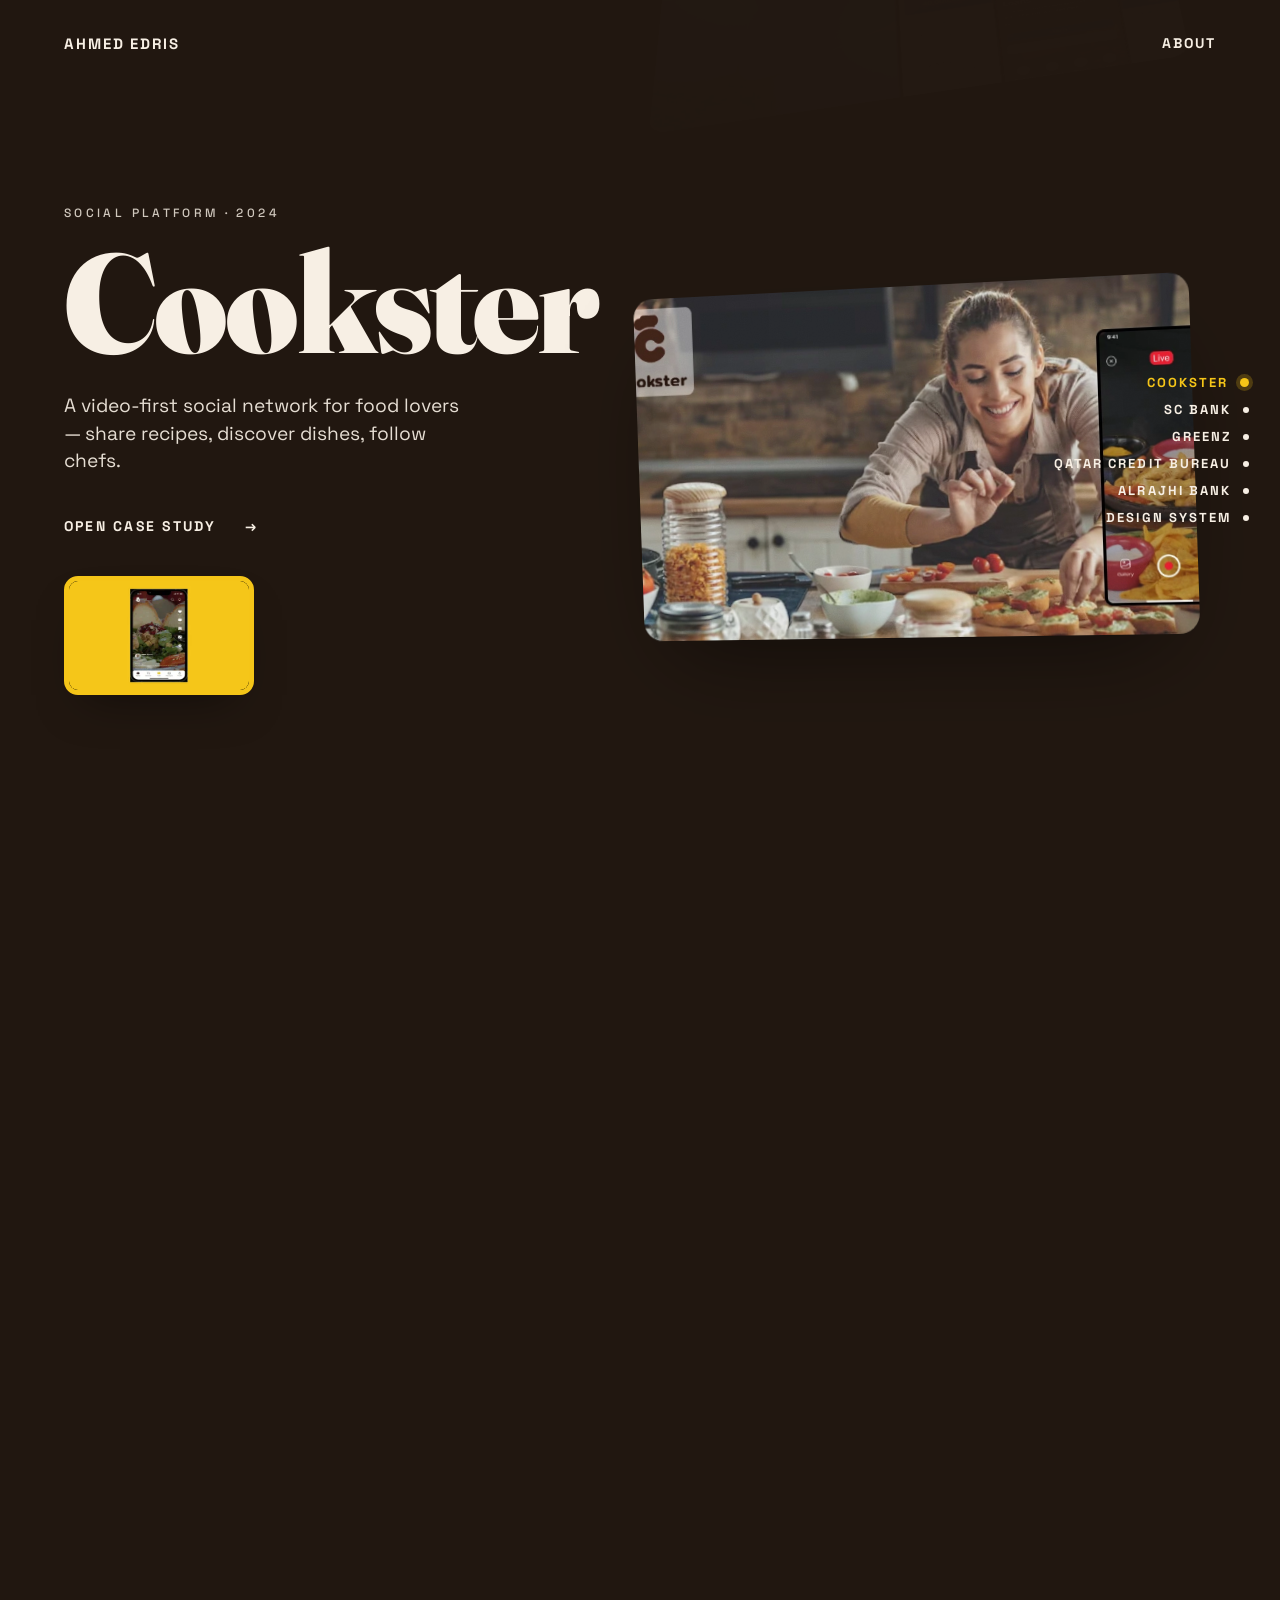
==== commit 966cb0f9: "Rewrite case studies around problem and outcome A review found the public cases read as UI showcases" ====
--- a/index.html
+++ b/index.html
@@ -11,7 +11,7 @@
     These lines control the browser tab title and how the site
     looks when shared on social media or found in a search.
   -->
-  <title>Ahmed Edris — Interactive Designer</title>
+  <title>Ahmed Edris — Product Designer</title>
   <meta name="description" content="Portfolio of Ahmed Edris, an interactive product designer crafting calm, human-centred digital experiences.">
   <meta name="author" content="Ahmed Edris">
   <meta name="theme-color" content="#211710">
@@ -26,13 +26,13 @@
        robots.txt / sitemap.xml. -->
   <meta property="og:type" content="website">
   <meta property="og:site_name" content="Ahmed Edris">
-  <meta property="og:title" content="Ahmed Edris — Interactive Designer">
+  <meta property="og:title" content="Ahmed Edris — Product Designer">
   <meta property="og:description" content="Portfolio of Ahmed Edris, an interactive product designer.">
   <meta property="og:url" content="https://ahmededris.com/">
   <meta property="og:image" content="https://ahmededris.com/images/social-preview.png">
   <meta property="og:image:width" content="1200">
   <meta property="og:image:height" content="630">
-  <meta property="og:image:alt" content="Ahmed Edris — Interactive Designer">
+  <meta property="og:image:alt" content="Ahmed Edris — Product Designer">
   <meta name="twitter:card" content="summary_large_image">
   <meta name="twitter:image" content="https://ahmededris.com/images/social-preview.png">
 
@@ -106,7 +106,7 @@
       "@type": "Person",
       "name": "Ahmed Edris",
       "jobTitle": "Senior Product Designer",
-      "description": "Interactive product designer working on banking, telecom and government products.",
+      "description": "Senior product designer working on banking, telecom and government products.",
       "url": "https://ahmededris.com/",
       "image": "https://ahmededris.com/images/social-preview.png",
       "email": "mailto:ahemdharvoc@gmail.com",
@@ -162,7 +162,7 @@
   </header>
 
   <!-- Page heading for screen readers and search engines (kept off-screen) -->
-  <h1 class="visually-hidden">Ahmed Edris — Interactive Designer portfolio</h1>
+  <h1 class="visually-hidden">Ahmed Edris — Product Designer portfolio</h1>
 
   <!-- The project screens are added here automatically from data/projects.js -->
   <main id="reel" tabindex="-1"></main>
@@ -217,7 +217,7 @@
   <!-- Shown only if JavaScript is turned off -->
   <noscript>
     <div class="noscript">
-      <h2>Ahmed Edris — Interactive Designer</h2>
+      <h2>Ahmed Edris — Product Designer</h2>
       <p>This portfolio needs JavaScript enabled to show its interactive reel.</p>
       <p>You can still reach me at <a href="mailto:ahemdharvoc@gmail.com">ahemdharvoc@gmail.com</a>.</p>
     </div>
@@ -228,7 +228,7 @@
     1) projects.js  = your content (safe to edit)
     2) main.js      = the behaviour (no need to edit)
   -->
-  <script defer src="data/projects.js?v=15"></script>
+  <script defer src="data/projects.js?v=16"></script>
   <script defer src="js/main.js?v=13"></script>
 </body>
 </html>
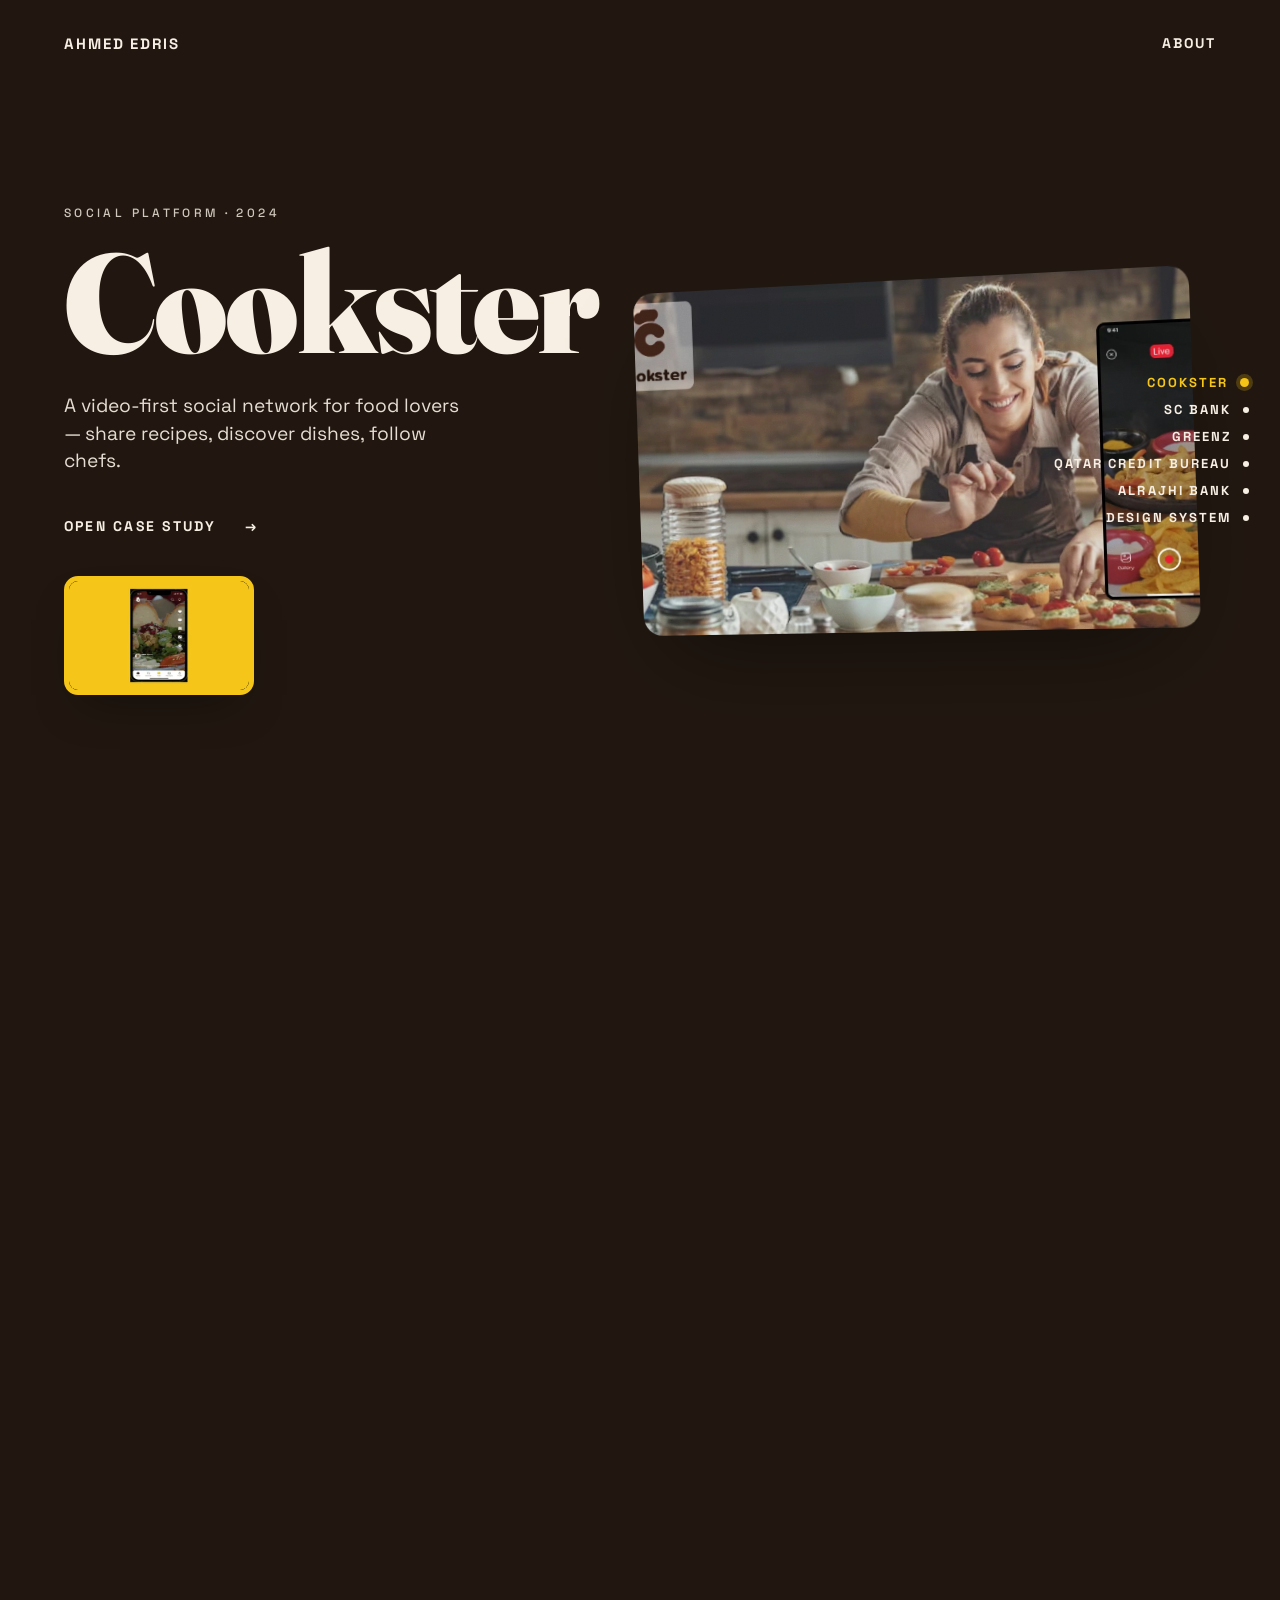
==== commit 09c874e5: "Fix the contact email typo The address read "ahemdharvoc" in the site settings, the structured data " ====
--- a/index.html
+++ b/index.html
@@ -109,7 +109,7 @@
       "description": "Senior product designer working on banking, telecom and government products.",
       "url": "https://ahmededris.com/",
       "image": "https://ahmededris.com/images/social-preview.png",
-      "email": "mailto:ahemdharvoc@gmail.com",
+      "email": "mailto:ahmedharvoc@gmail.com",
       "address": {
         "@type": "PostalAddress",
         "addressLocality": "Riyadh",
@@ -219,7 +219,7 @@
     <div class="noscript">
       <h2>Ahmed Edris — Product Designer</h2>
       <p>This portfolio needs JavaScript enabled to show its interactive reel.</p>
-      <p>You can still reach me at <a href="mailto:ahemdharvoc@gmail.com">ahemdharvoc@gmail.com</a>.</p>
+      <p>You can still reach me at <a href="mailto:ahmedharvoc@gmail.com">ahmedharvoc@gmail.com</a>.</p>
     </div>
   </noscript>
 
@@ -228,7 +228,7 @@
     1) projects.js  = your content (safe to edit)
     2) main.js      = the behaviour (no need to edit)
   -->
-  <script defer src="data/projects.js?v=16"></script>
+  <script defer src="data/projects.js?v=17"></script>
   <script defer src="js/main.js?v=13"></script>
 </body>
 </html>
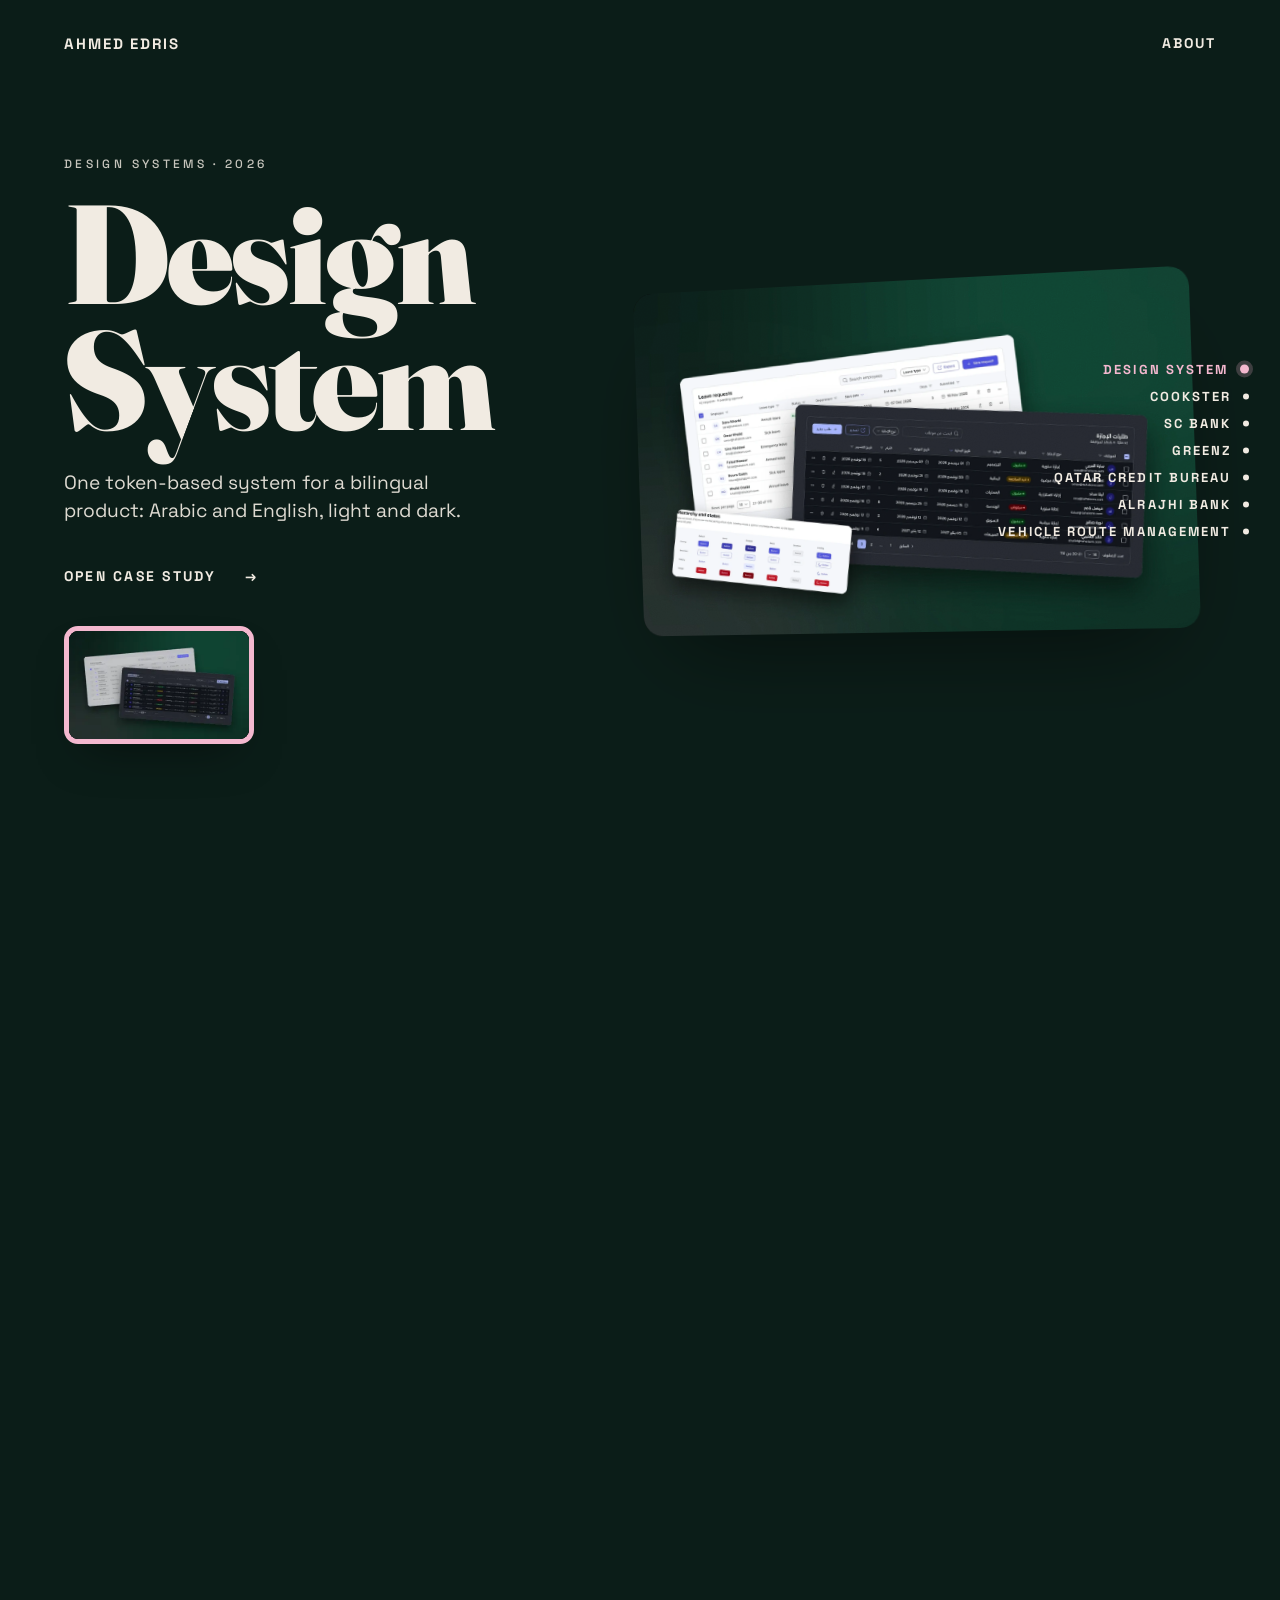
==== commit d78db013: "Add Design System page and rename to VRM The design system gets its own page at /design-system/ and " ====
--- a/index.html
+++ b/index.html
@@ -14,7 +14,7 @@
   <title>Ahmed Edris — Product Designer</title>
   <meta name="description" content="Portfolio of Ahmed Edris, an interactive product designer crafting calm, human-centred digital experiences.">
   <meta name="author" content="Ahmed Edris">
-  <meta name="theme-color" content="#211710">
+  <meta name="theme-color" content="#0b1d18">
   <meta name="color-scheme" content="dark">
   <link rel="canonical" href="https://ahmededris.com/">
 
@@ -55,7 +55,7 @@
        If you reorder the projects in data/projects.js, point this at the new
        first project's "img". Getting it wrong costs one wasted download —
        it will not break anything. -->
-  <link rel="preload" as="image" href="images/cookster-cover.webp" fetchpriority="high">
+  <link rel="preload" as="image" href="images/design-system-cover.webp" fetchpriority="high">
 
   <!-- Google Analytics (GA4). "async" lets the page draw first; the tag
        downloads in the background. To switch analytics off, delete this
@@ -80,7 +80,7 @@
   </script>
 
   <!-- The look of the site lives in this file -->
-  <link rel="stylesheet" href="css/styles.css?v=13">
+  <link rel="stylesheet" href="css/styles.css?v=14">
   <noscript>
     <!-- Without JavaScript nothing ever lifts the opening overlay, which
          would leave a dark screen covering the message at the foot of the
@@ -228,7 +228,7 @@
     1) projects.js  = your content (safe to edit)
     2) main.js      = the behaviour (no need to edit)
   -->
-  <script defer src="data/projects.js?v=17"></script>
-  <script defer src="js/main.js?v=13"></script>
+  <script defer src="data/projects.js?v=18"></script>
+  <script defer src="js/main.js?v=14"></script>
 </body>
 </html>
--- a/css/styles.css
+++ b/css/styles.css
@@ -176,6 +176,7 @@
   cursor:pointer;background:none;border:none;color:inherit;
 }
 .cta .arrow{display:inline-block;transition:transform var(--ui)}
+a.cta,a.thumb{text-decoration:none}   /* projects with their own page use links */
 .cta:hover .arrow{transform:translateX(10px)}
 
 .slide-media{position:relative;justify-self:end;width:100%;max-width:640px;aspect-ratio:16/11;transform-style:preserve-3d}
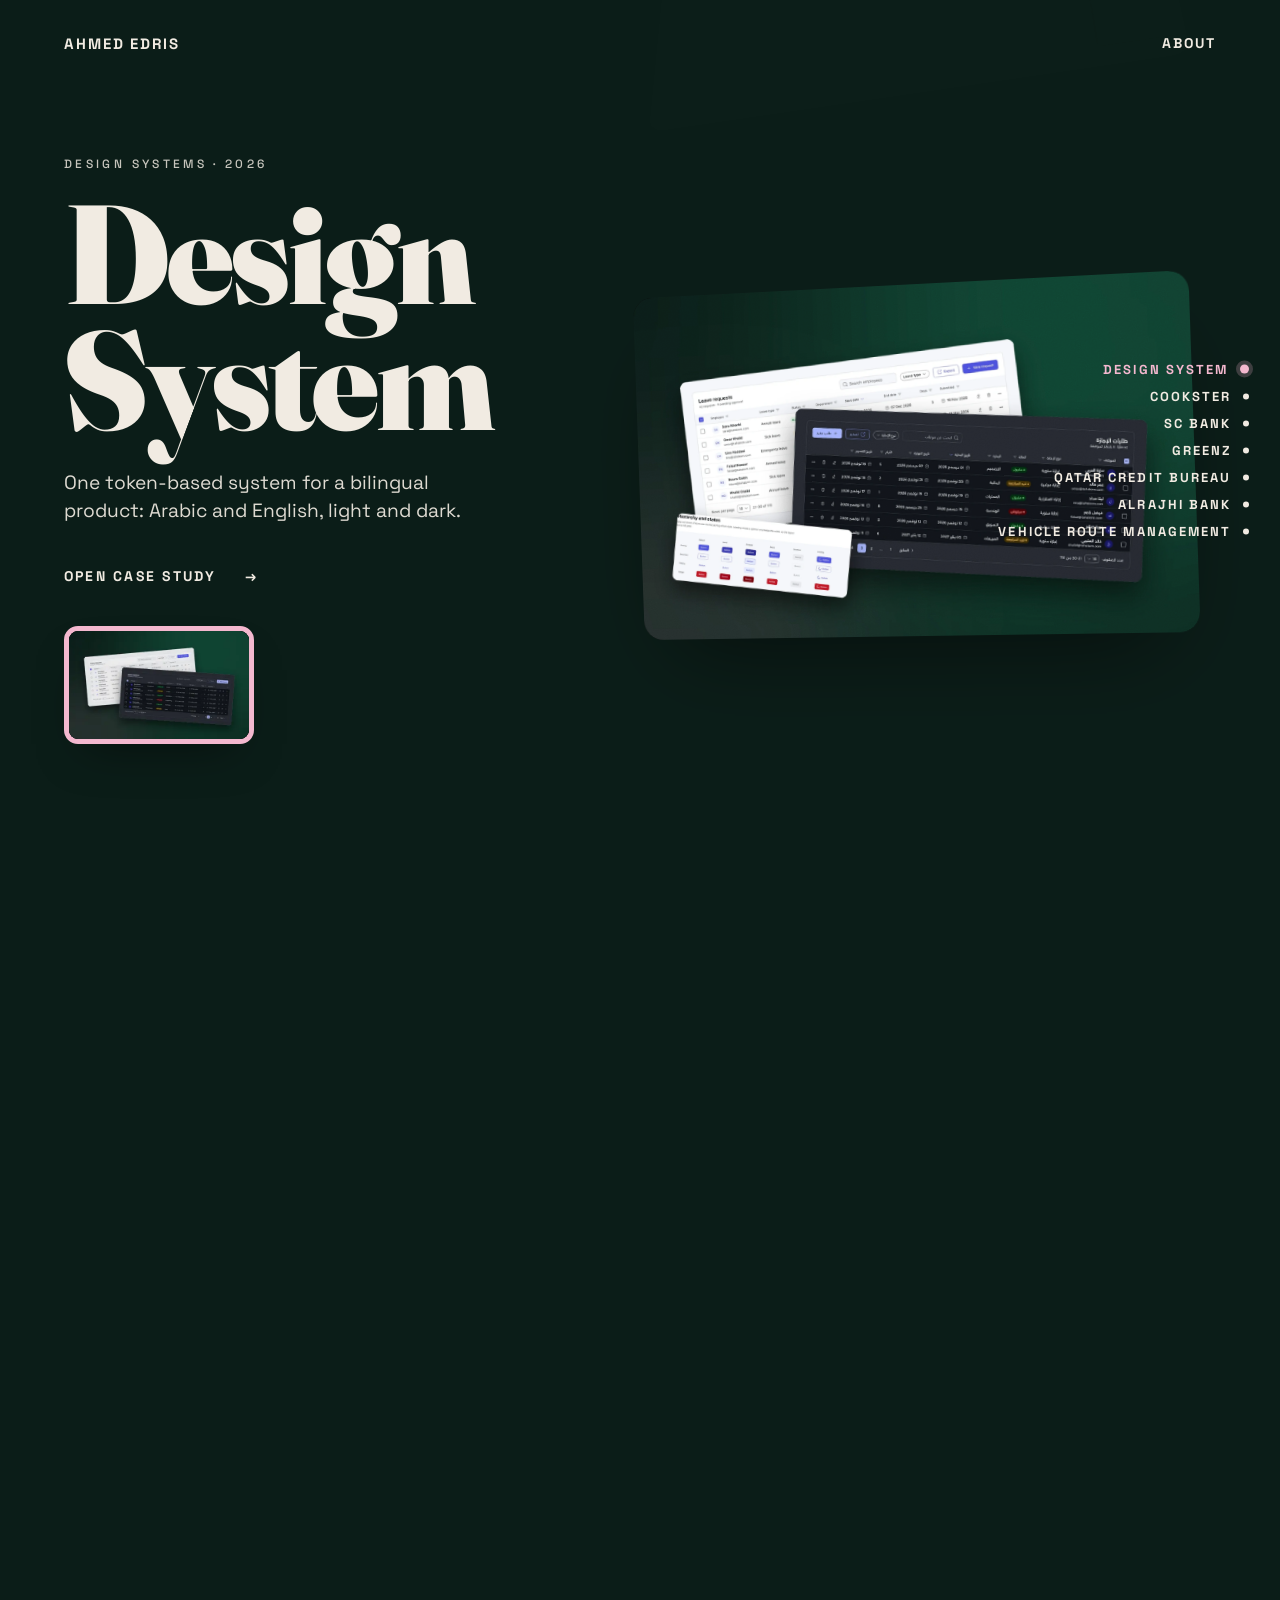
==== commit a3b96222: "Bring the design system page's motion to all The standalone design-system page felt alive; the overl" ====
--- a/index.html
+++ b/index.html
@@ -80,7 +80,7 @@
   </script>
 
   <!-- The look of the site lives in this file -->
-  <link rel="stylesheet" href="css/styles.css?v=14">
+  <link rel="stylesheet" href="css/styles.css?v=15">
   <noscript>
     <!-- Without JavaScript nothing ever lifts the opening overlay, which
          would leave a dark screen covering the message at the foot of the
@@ -229,6 +229,6 @@
     2) main.js      = the behaviour (no need to edit)
   -->
   <script defer src="data/projects.js?v=18"></script>
-  <script defer src="js/main.js?v=14"></script>
+  <script defer src="js/main.js?v=15"></script>
 </body>
 </html>
--- a/css/styles.css
+++ b/css/styles.css
@@ -553,6 +553,99 @@
 #csNav .reveal{opacity:0;transform:translateY(42px);transition:opacity .85s cubic-bezier(.2,.7,.2,1),transform .85s cubic-bezier(.2,.7,.2,1)}
 #csNav .reveal.in{opacity:1;transform:none}
 @media(max-width:640px){#csNav .cs-nav{grid-template-columns:1fr;gap:28px}#csNav .cs-nav-next{align-items:flex-start;text-align:left}}
+
+/* ---- Case-study motion (see section 6a of js/main.js) ----
+   The interaction language of the Design System page, on every case study. */
+#case{--ease-out:cubic-bezier(.2,.8,.2,1)}
+
+/* Scroll progress, along the very top of the overlay */
+.cs-prog{position:fixed;top:0;left:0;right:0;height:3px;z-index:12;transform-origin:0 50%;transform:scaleX(0);
+  background:linear-gradient(90deg,var(--case-fg,#fff),var(--case-accent,#fff));pointer-events:none}
+
+/* Title: letters rise in, one after another, as the overlay opens */
+.cs-title .w{display:inline-block;overflow:hidden;padding-bottom:.08em;vertical-align:top}
+.cs-title .ch{display:inline-block;transform:translateY(105%);transition:transform 1s var(--ease-out);transition-delay:calc(var(--i) * 40ms + .45s)}
+body.case-open .cs-title .ch{transform:none}
+
+/* Chapter dots, built from the numbered kickers; labels appear on hover */
+.cs-chapters{position:fixed;right:clamp(14px,2.2vw,30px);top:50%;transform:translateY(-50%);z-index:11;
+  display:flex;flex-direction:column;align-items:flex-end;gap:12px}
+.cs-chapters[hidden]{display:none}
+.cs-chapters button{display:flex;align-items:center;gap:12px;min-height:18px;padding:0;border:0;background:none;color:inherit;cursor:pointer}
+.cs-chapters i{width:7px;height:7px;border-radius:50%;background:currentColor;opacity:.35;flex:none;transition:all .4s var(--ease-out)}
+.cs-chapters span{font-size:12px;letter-spacing:.14em;text-transform:uppercase;white-space:nowrap;
+  padding:5px 10px;border-radius:999px;background:var(--case-bg,#111);
+  opacity:0;transform:translateX(8px);transition:all .4s var(--ease-out);pointer-events:none}
+.cs-chapters:hover span{opacity:.75;transform:none}
+.cs-chapters button:hover span,.cs-chapters button:focus-visible span{opacity:1}
+.cs-chapters button.on i{opacity:1;width:11px;height:11px;background:var(--case-accent,#fff);
+  box-shadow:0 0 0 5px color-mix(in srgb,var(--case-accent,#fff) 20%,transparent)}
+.cs-chapters button.on span{color:var(--case-accent,#fff)}
+@media(max-width:860px){.cs-chapters{display:none}}
+
+/* Lead paragraph: words light up as it scrolls through the view */
+#csStory .cs-lead .wd{opacity:.18;transition:opacity .25s linear}
+#csStory .cs-lead .wd.lit{opacity:1}
+
+/* Kickers draw a short rule in as their block arrives */
+#csStory .cs-kicker::before{content:"";display:inline-block;vertical-align:middle;height:2px;width:0;margin-right:0;
+  background:var(--case-accent,currentColor);transition:width .8s var(--ease-out) .2s,margin-right .8s var(--ease-out) .2s}
+#csStory .reveal.in .cs-kicker::before{width:28px;margin-right:12px}
+
+/* Screenshots unmask from a rounded inset, staggered within each row.
+   The clip sits on the image, not its frame, so device shadows stay intact. */
+#csStory .reveal :is(.cs-dev,.cs-browser,.cs-plate,.cs-phone,.cs-shot) img{
+  clip-path:inset(10% 8% 10% 8% round 18px);transform:scale(1.06);
+  transition:clip-path 1.3s var(--ease-out),transform 1.3s var(--ease-out);transition-delay:var(--d,0s)}
+#csStory .reveal.in :is(.cs-dev,.cs-browser,.cs-plate,.cs-phone,.cs-shot) img{clip-path:inset(0 0 0 0 round 0);transform:none}
+#csStory :is(.cs-gcell,.cs-g-item,.cs-phone-wrap){--d:0s}
+#csStory :is(.cs-gcell,.cs-g-item,.cs-phone-wrap) img{transition-delay:var(--d)}
+
+/* Hover tilt (pointer devices only — the script adds --tilt) */
+#csStory :is(.cs-gcell,.cs-phone-wrap,.cs-g-item,.cs-split-media,.cs-princ-item){transition:transform .5s var(--ease-out)}
+#csStory .is-tilting{transform:var(--tilt);transition:transform .15s ease-out}
+body.case-open .cs-figure.is-tilting{transform:var(--tilt);transition:transform .2s ease-out}
+
+/* Principle cards: the rule fills with the accent on hover */
+#csStory .cs-princ-item{position:relative}
+#csStory .cs-princ-item::before{content:"";position:absolute;left:0;top:-2px;height:2px;width:0;background:var(--case-accent,currentColor);transition:width .6s var(--ease-out)}
+#csStory .cs-princ-item:hover::before{width:100%}
+
+/* A big accent quote mark above pull quotes */
+#csStory .cs-quote p::before{content:"\201C";display:block;font-size:2.4em;line-height:.6;margin-bottom:.15em;color:var(--case-accent,currentColor);opacity:.8;font-style:normal}
+
+/* Click-to-enlarge */
+#csStory [data-zoom]{cursor:zoom-in}
+@media(pointer:fine){#case.cur-view [data-zoom]{cursor:none}}
+.cs-lb{position:fixed;inset:0;z-index:20;display:grid;place-items:center;align-content:center;gap:16px;padding:5vw;
+  background:color-mix(in srgb,var(--case-bg,#111) 94%,transparent);opacity:0;transition:opacity .35s}
+.cs-lb[hidden]{display:none}
+.cs-lb.on{opacity:1}
+.cs-lb img{max-width:min(1200px,100%);max-height:82vh;width:auto;height:auto;border-radius:14px;
+  box-shadow:0 40px 90px -30px rgba(0,0,0,.7);transform:scale(.94);transition:transform .5s var(--ease-out)}
+.cs-lb.on img{transform:none}
+.cs-lb-cap{font-size:14px;letter-spacing:.04em;opacity:.7;text-align:center;max-width:60ch}
+.cs-lb-x{position:absolute;top:clamp(16px,3vw,28px);right:clamp(16px,3vw,28px);width:52px;height:52px;border-radius:50%;border:0;cursor:pointer;
+  background:var(--case-fg,#fff);color:var(--case-bg,#111);font-size:26px;line-height:1}
+.cs-lb-x:focus-visible{outline:3px solid var(--case-fg,#fff);outline-offset:3px}
+
+/* The "View" cursor */
+.cs-cur{position:fixed;left:0;top:0;z-index:19;width:0;height:0;pointer-events:none}
+.cs-cur span{position:absolute;left:0;top:0;width:78px;height:78px;margin:-39px 0 0 -39px;border-radius:50%;
+  display:grid;place-items:center;background:var(--case-accent,#fff);color:var(--case-bg,#111);
+  font-size:12px;font-weight:700;letter-spacing:.1em;text-transform:uppercase;
+  transform:scale(0);transition:transform .35s var(--ease-out)}
+.cs-cur.big span{transform:scale(1)}
+@media(pointer:coarse){.cs-cur{display:none}}
+
+/* Reduced motion: everything in its final state, nothing follows the pointer */
+@media(prefers-reduced-motion:reduce){
+  .cs-title .ch{transform:none}
+  #csStory .cs-lead .wd{opacity:1}
+  #csStory .reveal :is(.cs-dev,.cs-browser,.cs-plate,.cs-phone,.cs-shot) img{clip-path:none;transform:none}
+  .cs-cur{display:none}
+  #csStory .is-tilting,body.case-open .cs-figure.is-tilting{transform:none}
+}
 
 /* ---------- 11. About page (full-screen overlay, editorial layout) ---------- */
 #about{
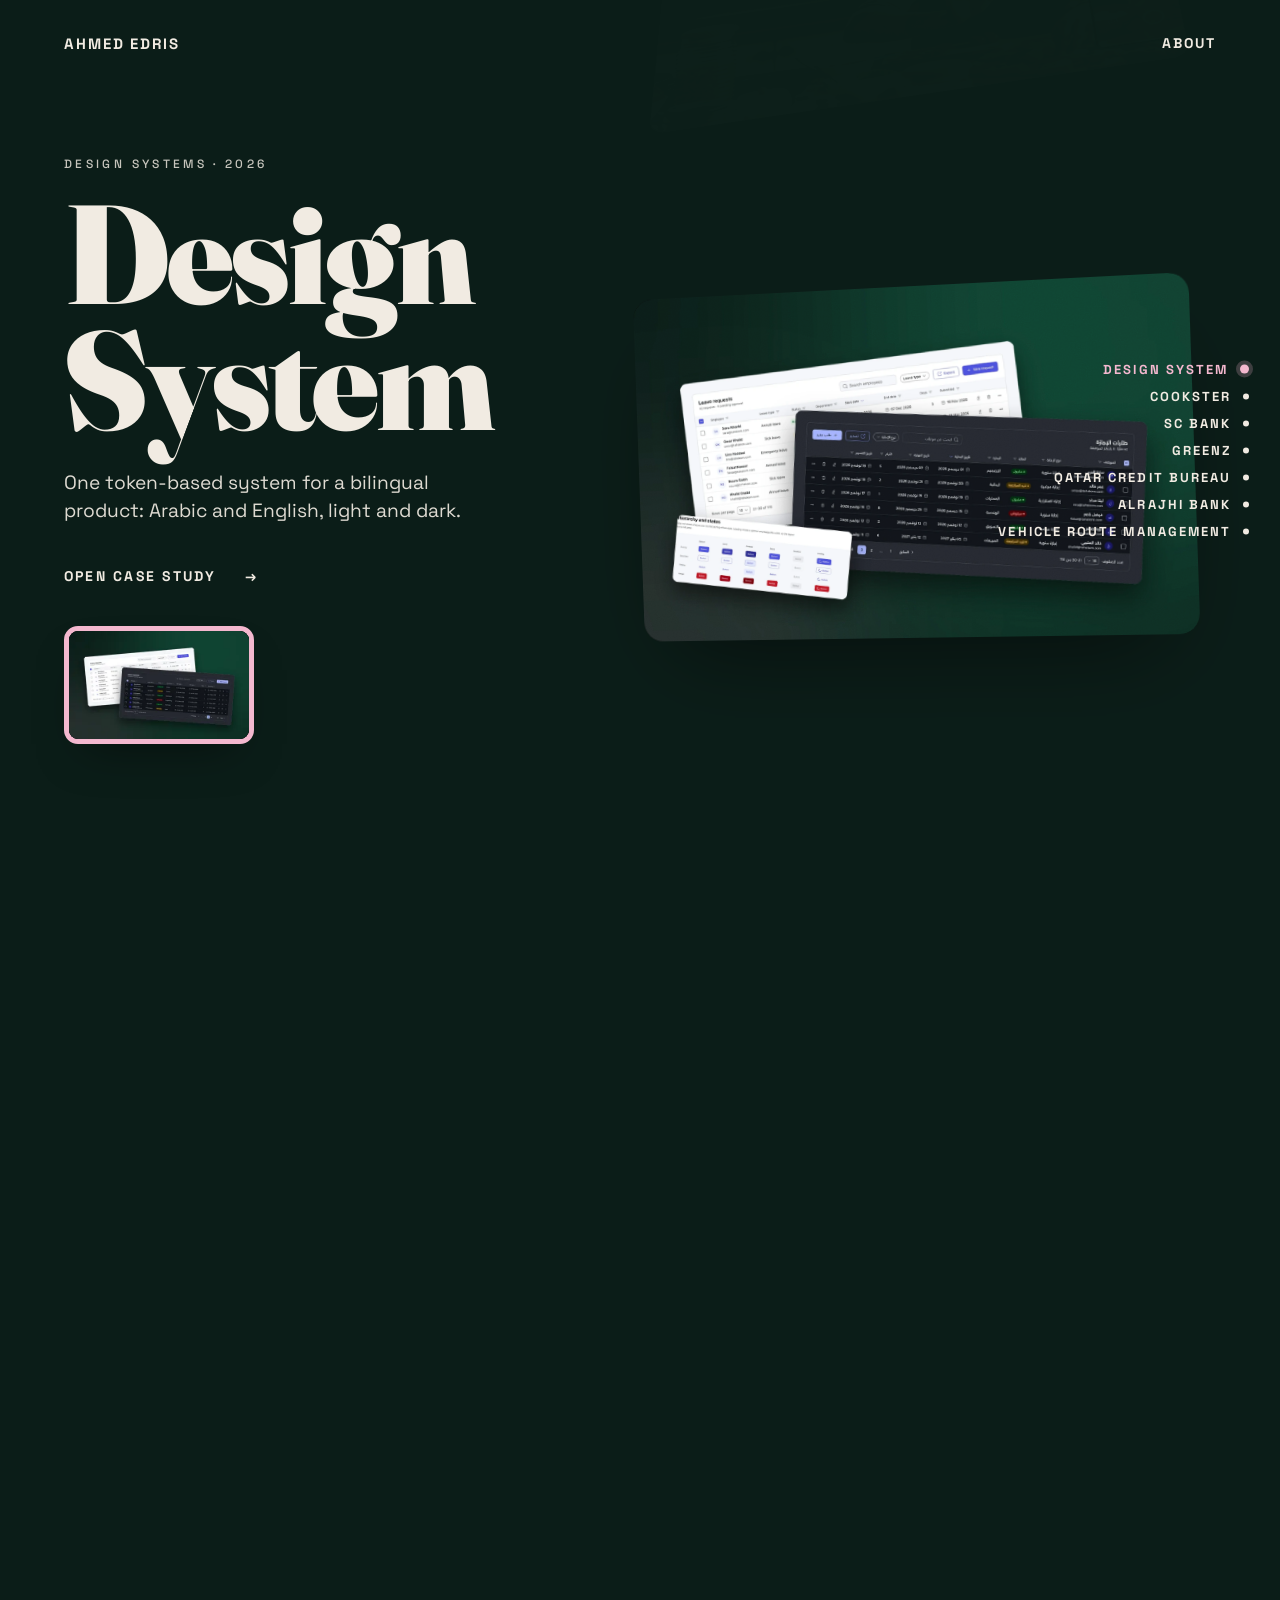
==== commit 76452f20: "Fix the SCB dashboard "before" screen The finding's "before" image was actually the redesigned scree" ====
--- a/index.html
+++ b/index.html
@@ -228,7 +228,7 @@
     1) projects.js  = your content (safe to edit)
     2) main.js      = the behaviour (no need to edit)
   -->
-  <script defer src="data/projects.js?v=18"></script>
+  <script defer src="data/projects.js?v=19"></script>
   <script defer src="js/main.js?v=15"></script>
 </body>
 </html>
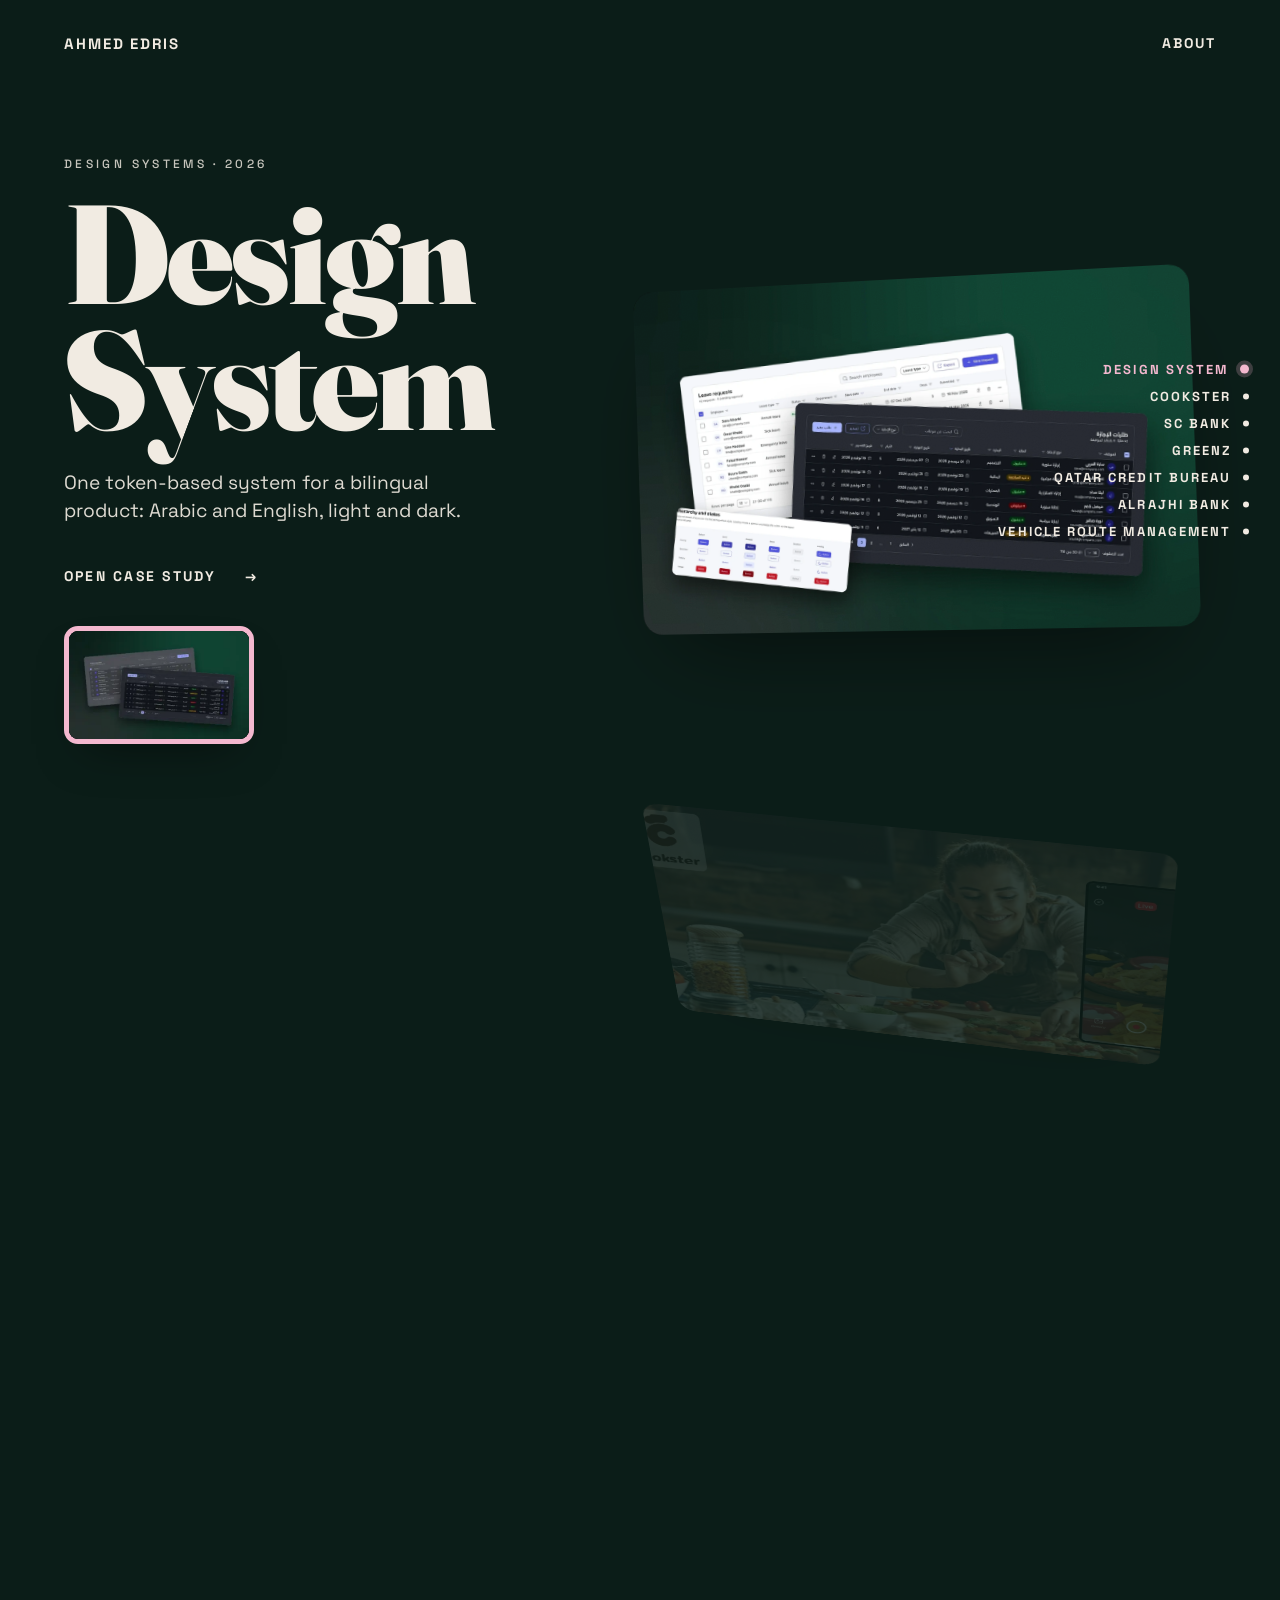
==== commit e7e34156: "Drop the payroll mention from Al Rajhi's summary The owner wants the reel line for Al Rajhi Bank to " ====
--- a/index.html
+++ b/index.html
@@ -228,7 +228,7 @@
     1) projects.js  = your content (safe to edit)
     2) main.js      = the behaviour (no need to edit)
   -->
-  <script defer src="data/projects.js?v=19"></script>
+  <script defer src="data/projects.js?v=20"></script>
   <script defer src="js/main.js?v=15"></script>
 </body>
 </html>
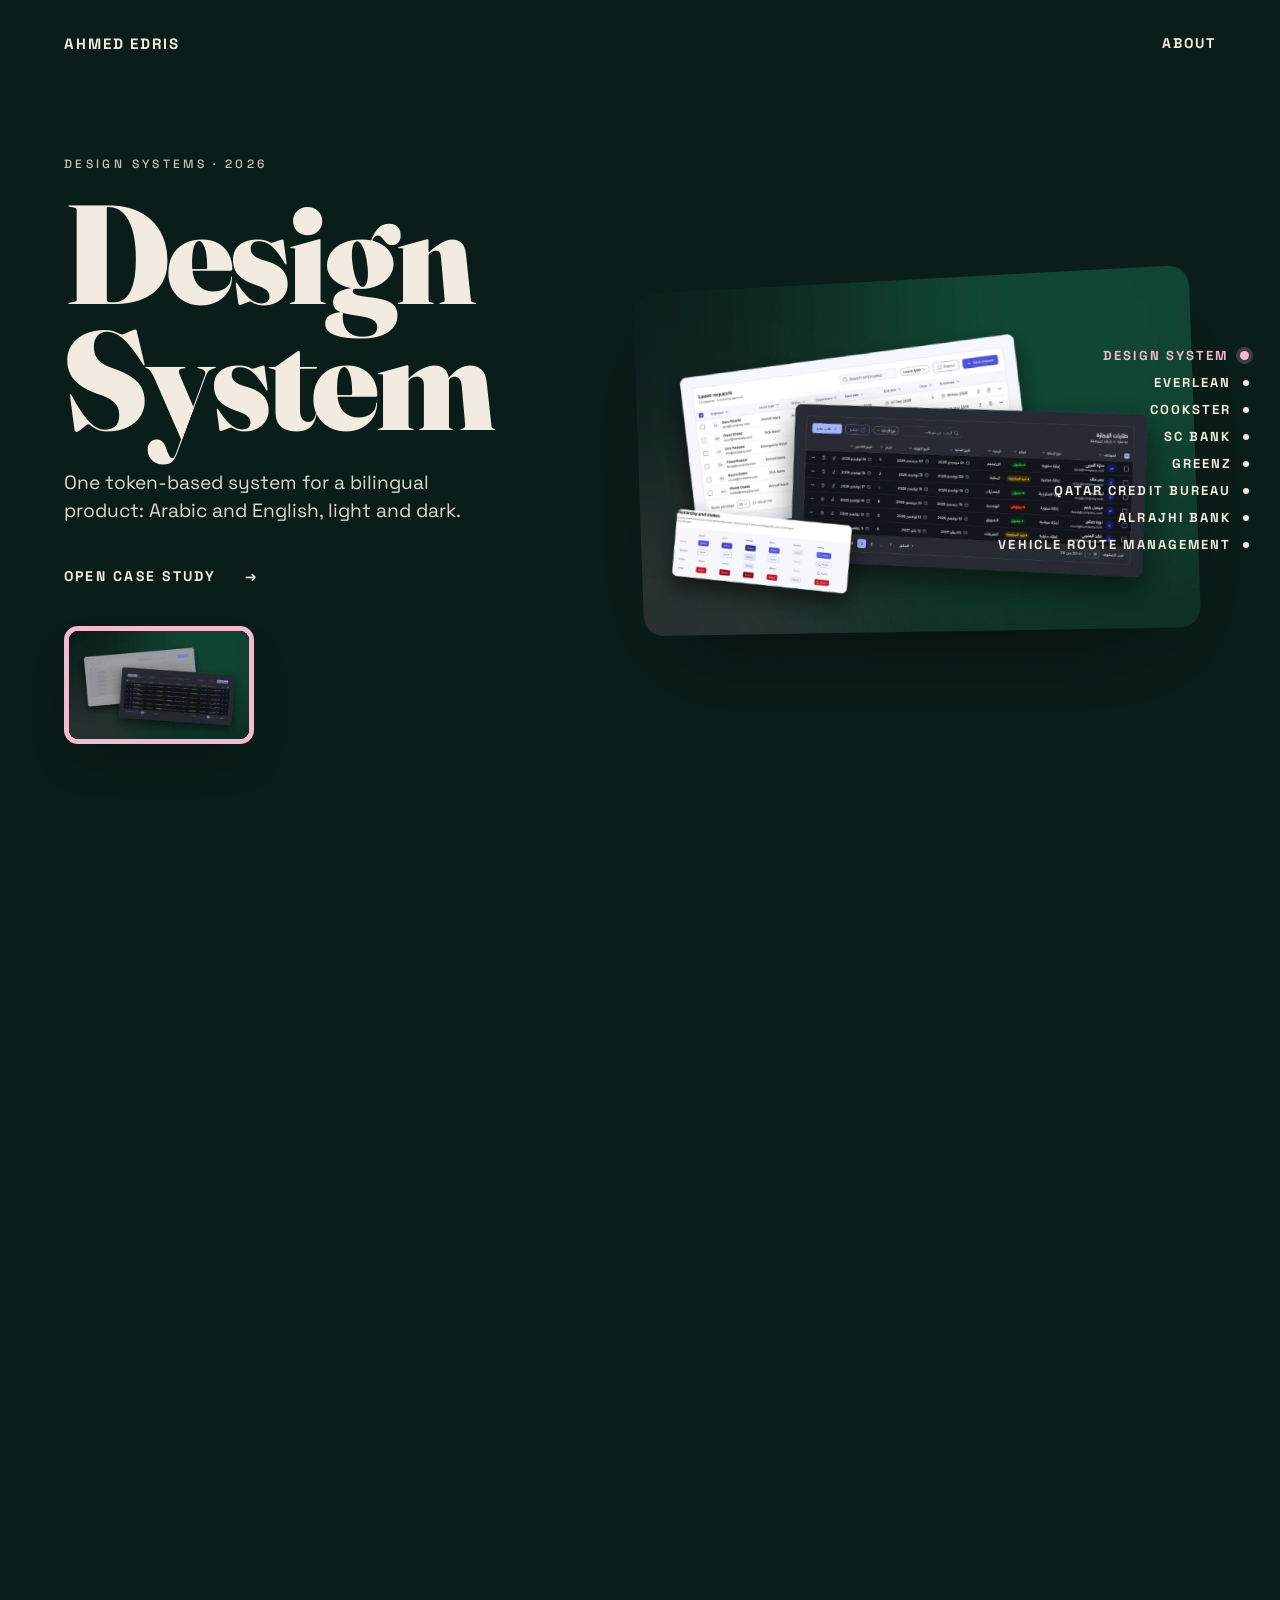
==== commit 83bd4af4: "Add the everlean case study, second in the reel everlean gets its own page at /everlean/, linked lik" ====
--- a/index.html
+++ b/index.html
@@ -228,7 +228,7 @@
     1) projects.js  = your content (safe to edit)
     2) main.js      = the behaviour (no need to edit)
   -->
-  <script defer src="data/projects.js?v=20"></script>
+  <script defer src="data/projects.js?v=21"></script>
   <script defer src="js/main.js?v=15"></script>
 </body>
 </html>
